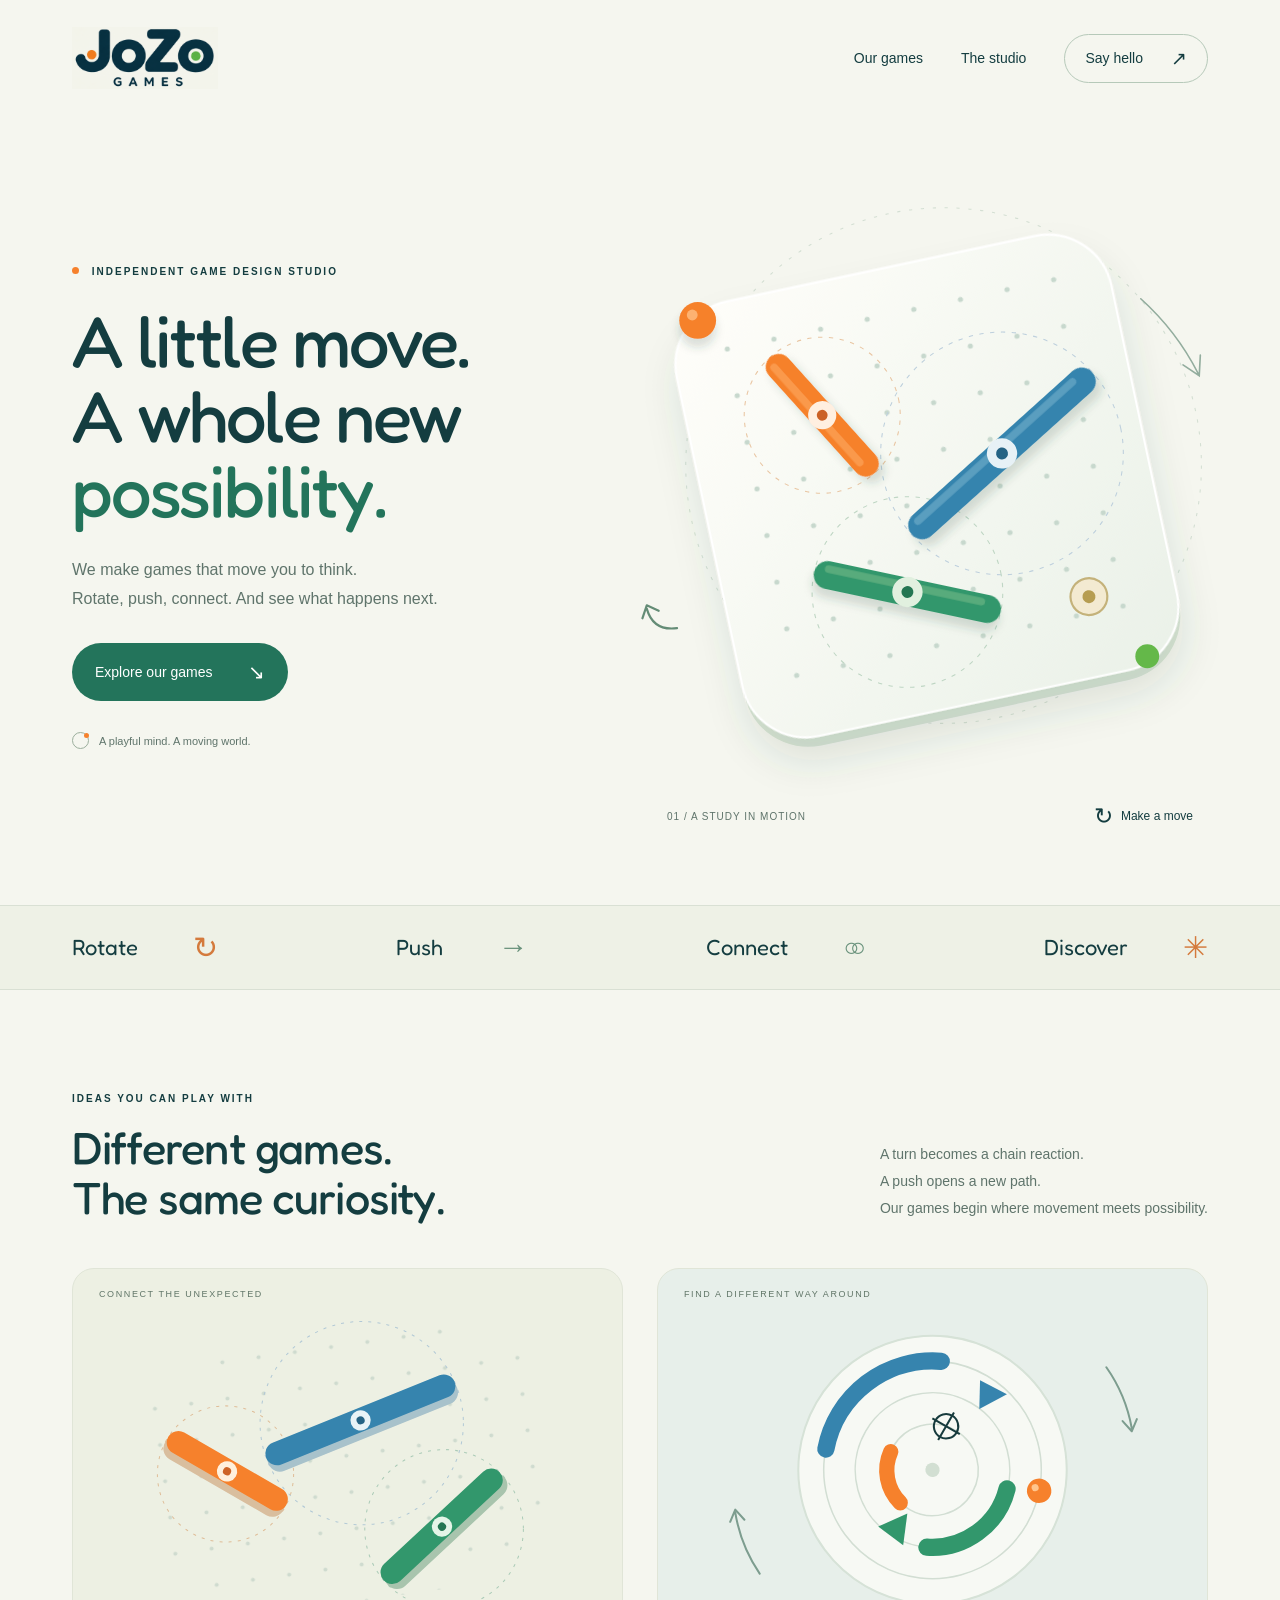
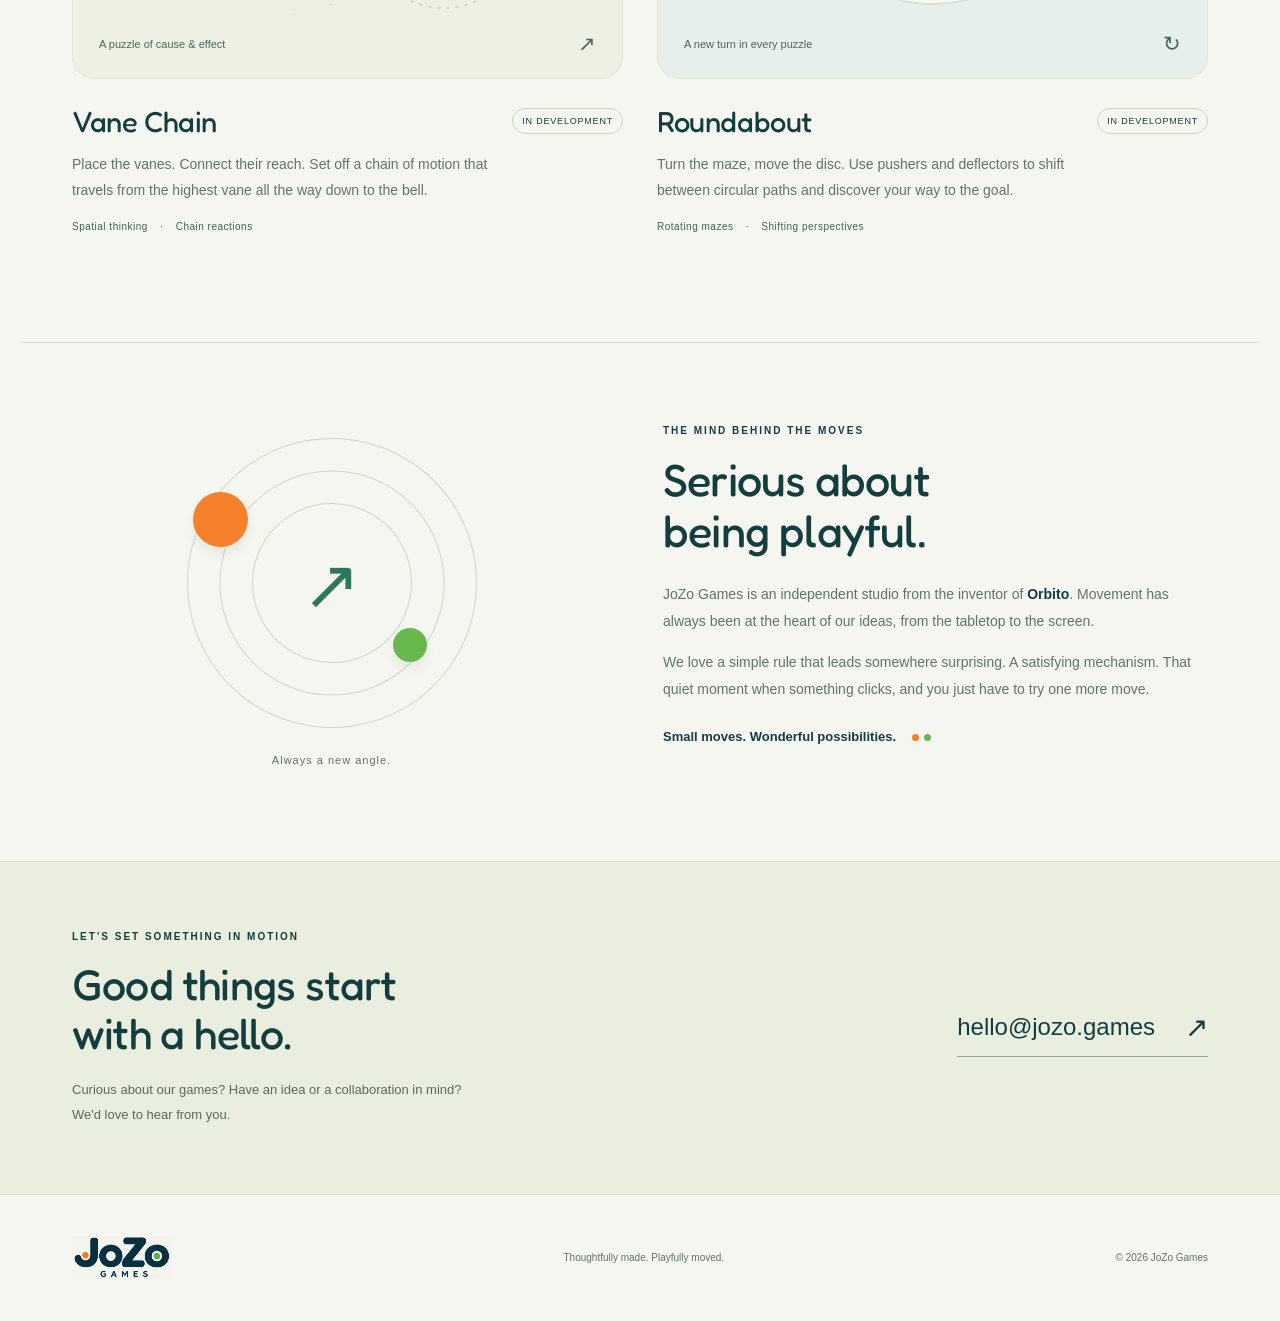
==== index.html @ f3086054 "Publish JoZo Games studio website" ====
<!doctype html>
<html lang="en">
<head>
  <meta charset="utf-8">
  <meta name="viewport" content="width=device-width, initial-scale=1">
  <meta name="theme-color" content="#f5f6ef">
  <title>JoZo Games | Play in motion</title>
  <meta name="description" content="JoZo Games is an independent game design studio from the inventor of Orbito. Thoughtful puzzles, playful mechanisms, and the joy of setting things in motion.">
  <meta property="og:title" content="JoZo Games | Play in motion">
  <meta property="og:description" content="Small moves. Wonderful possibilities. Discover an independent studio making games that move you to think.">
  <meta property="og:type" content="website">
  <meta property="og:url" content="https://jozo.games">
  <link rel="icon" type="image/svg+xml" href="assets/favicon.svg">
  <link rel="preload" href="assets/fredoka.ttf" as="font" type="font/ttf" crossorigin>
  <link rel="stylesheet" href="style.css">
  <script src="main.js" defer></script>
</head>
<body>
  <a class="skip" href="#main">Skip to content</a>
  <header class="site-header wrap">
    <a class="logo" href="#top" aria-label="JoZo Games home"><img src="assets/jozo-logo.svg" alt="JoZo Games" width="160" height="68"></a>
    <nav aria-label="Main navigation">
      <a href="#games">Our games</a>
      <a href="#studio">The studio</a>
      <a class="nav-contact" href="mailto:hello@jozo.games">Say hello <span aria-hidden="true">↗</span></a>
    </nav>
  </header>
  <main id="main">
    <section class="hero wrap" id="top" aria-labelledby="hero-title">
      <div class="hero-copy">
        <p class="eyebrow"><span class="status-dot"></span> Independent game design studio</p>
        <h1 id="hero-title">A little move.<br>A whole new<br><span>possibility.</span></h1>
        <p class="intro">We make games that move you to think.<br>Rotate, push, connect. And see what happens next.</p>
        <a class="button" href="#games">Explore our games <span aria-hidden="true">↘</span></a>
        <div class="hero-note"><span class="mini-orbit" aria-hidden="true"></span> A playful mind. A moving world.</div>
      </div>
      <div class="hero-art">
        <svg class="kinetic-board" viewBox="0 0 600 570" role="img" aria-labelledby="kinetic-title kinetic-desc">
          <title id="kinetic-title">A small world of playful mechanisms</title>
          <desc id="kinetic-desc">Orange, blue, and green vanes on a softly rounded board, with an orbiting orange ball. An abstract study inspired by our games.</desc>
          <defs>
            <pattern id="dots" width="44" height="44" patternUnits="userSpaceOnUse"><circle cx="22" cy="22" r="2.4" fill="#c7d8cd"/></pattern>
            <filter id="board-shadow" x="-30%" y="-30%" width="160%" height="170%"><feDropShadow dx="0" dy="22" stdDeviation="17" flood-color="#315849" flood-opacity=".12"/></filter>
            <filter id="piece-shadow" x="-60%" y="-60%" width="220%" height="250%"><feDropShadow dx="0" dy="8" stdDeviation="4" flood-color="#214c40" flood-opacity=".17"/></filter>
            <linearGradient id="board-tone" x2="1" y2="1"><stop stop-color="#fffefa"/><stop offset="1" stop-color="#eaf1e8"/></linearGradient>
          </defs>
          <circle cx="319" cy="271" r="238" fill="none" stroke="#d4dfd3" stroke-width="1" stroke-dasharray="3 8"/>
          <path d="M501 117a238 238 0 0 1 53 69m-14-8 15 10 1-19" fill="none" stroke="#93ad9e" stroke-width="1.5" stroke-linecap="round"/>
          <g transform="translate(302 282) rotate(-12)">
            <rect x="-205" y="-197" width="410" height="410" rx="60" fill="#d8e5d5" transform="translate(0 9)"/>
            <rect x="-205" y="-197" width="410" height="410" rx="60" fill="url(#board-tone)" stroke="#fff" stroke-width="2" filter="url(#board-shadow)"/>
            <rect x="-184" y="-176" width="368" height="368" rx="40" fill="url(#dots)"/>
            <circle cx="-81" cy="-76" r="72" fill="none" stroke="#e9c6a3" stroke-dasharray="4 6"/>
            <circle cx="74" cy="-7" r="112" fill="none" stroke="#bed0dd" stroke-dasharray="4 6"/>
            <circle cx="-38" cy="100" r="88" fill="none" stroke="#bfd6c4" stroke-dasharray="4 6"/>
            <g transform="translate(-81 -76)"><g class="vane vane-orange" filter="url(#piece-shadow)"><rect x="-12" y="-72" width="24" height="144" rx="12" fill="#f6812c"/><rect x="-7" y="-66" width="7" height="125" rx="3.5" fill="#ffb16b" opacity=".5"/></g><circle r="13" fill="#ffefe0"/><circle r="5" fill="#cb6126"/></g>
            <g transform="translate(74 -7)"><g class="vane vane-blue" filter="url(#piece-shadow)"><rect x="-112" y="-13" width="224" height="26" rx="13" fill="#3684ae"/><rect x="-103" y="-9" width="199" height="7" rx="3.5" fill="#72afcc" opacity=".6"/></g><circle r="14" fill="#e7f1f6"/><circle r="5.5" fill="#256384"/></g>
            <g transform="translate(-38 100)"><g class="vane vane-green" filter="url(#piece-shadow)"><rect x="-88" y="-13" width="176" height="26" rx="13" fill="#32976c"/><rect x="-79" y="-9" width="151" height="7" rx="3.5" fill="#73ba88" opacity=".6"/></g><circle r="14" fill="#e1f0df"/><circle r="5.5" fill="#247652"/></g>
            <circle cx="125" cy="139" r="17" fill="#f3ead1" stroke="#c4b27a" stroke-width="2"/><circle cx="125" cy="139" r="6" fill="#b69d51"/>
          </g>
          <g class="orbit-ball"><circle cx="92" cy="137" r="17" fill="#f6812c" filter="url(#piece-shadow)"/><circle cx="87" cy="132" r="5" fill="#ffc38a" opacity=".75"/></g>
          <circle cx="507" cy="447" r="11" fill="#64b849"/>
          <path d="M73 421q-22 3-28-18m-4 9 4-12 11 5" fill="none" stroke="#648c76" stroke-width="2" stroke-linecap="round" stroke-linejoin="round"/>
        </svg>
        <div class="art-caption"><span>01 / A study in motion</span><button id="move-button" type="button" aria-label="Set the illustration in motion"><span class="move-icon" aria-hidden="true">↻</span> Make a move</button></div>
        <p id="motion-status" class="sr-only" role="status"></p>
      </div>
    </section>
    <div class="motion-strip" aria-label="Rotate. Push. Connect. Discover.">
      <div class="wrap strip-inner"><span>Rotate <i aria-hidden="true">↻</i></span><span>Push <i aria-hidden="true">→</i></span><span>Connect <i class="connect-symbol" aria-hidden="true">○○</i></span><span>Discover <i aria-hidden="true">✳</i></span></div>
    </div>
    <section class="games wrap" id="games" aria-labelledby="games-title">
      <div class="section-heading"><div><p class="eyebrow">Ideas you can play with</p><h2 id="games-title">Different games.<br>The same curiosity.</h2></div><p>A turn becomes a chain reaction.<br>A push opens a new path.<br>Our games begin where movement meets possibility.</p></div>
      <div class="game-grid">
        <article class="game">
          <div class="game-visual vane-visual">
            <span class="visual-label">Connect the unexpected</span>
            <svg viewBox="0 0 540 340" role="img" aria-labelledby="vane-title"><title id="vane-title">Vane Chain: three colorful vanes connected by their overlapping reach</title>
              <defs><pattern id="game-dots" width="36" height="36" patternUnits="userSpaceOnUse"><circle cx="18" cy="18" r="2" fill="#cfdbcf"/></pattern></defs>
              <rect x="60" y="45" width="420" height="260" rx="120" fill="url(#game-dots)" transform="rotate(-8 270 170)"/>
              <g fill="none" stroke-dasharray="3 6"><circle cx="150" cy="180" r="67" stroke="#dfbd98"/><circle cx="284" cy="130" r="100" stroke="#b2c9d6"/><circle cx="365" cy="234" r="78" stroke="#abcbb7"/></g>
              <g transform="translate(150 180) rotate(30)"><rect x="-67" y="-10" width="134" height="25" rx="12" fill="#d9be9e"/><rect x="-67" y="-15" width="134" height="23" rx="11.5" fill="#f6812c"/><circle cy="-3" r="10" fill="#fff0dc"/><circle cy="-3" r="4" fill="#cd6326"/></g>
              <g transform="translate(284 130) rotate(-22)"><rect x="-100" y="-10" width="200" height="25" rx="12" fill="#a8c2cb"/><rect x="-100" y="-15" width="200" height="23" rx="11.5" fill="#3684ae"/><circle cy="-3" r="10" fill="#e8f3f7"/><circle cy="-3" r="4" fill="#256384"/></g>
              <g transform="translate(365 234) rotate(-43)"><rect x="-78" y="-10" width="156" height="25" rx="12" fill="#a8c4ad"/><rect x="-78" y="-15" width="156" height="23" rx="11.5" fill="#32976c"/><circle cy="-3" r="10" fill="#e5f4e7"/><circle cy="-3" r="4" fill="#247652"/></g>
            </svg>
            <span class="visual-footer">A puzzle of cause & effect <span aria-hidden="true">↗</span></span>
          </div>
          <div class="game-title"><h3>Vane Chain</h3><span class="tag">In development</span></div>
          <p>Place the vanes. Connect their reach. Set off a chain of motion that travels from the highest vane all the way down to the bell.</p>
          <p class="game-category">Spatial thinking <span aria-hidden="true">·</span> Chain reactions</p>
        </article>
        <article class="game">
          <div class="game-visual round-visual">
            <span class="visual-label">Find a different way around</span>
            <svg viewBox="0 0 540 340" role="img" aria-labelledby="round-title"><title id="round-title">Roundabout: concentric paths, curved pushers, and a disc finding its way</title>
              <g transform="translate(270 176) rotate(-15)">
                <circle r="132" fill="#f7f9f4" stroke="#d6e2d7" stroke-width="2"/>
                <g fill="none" stroke="#d2ded3" stroke-width="1.5"><circle r="107"/><circle r="76"/><circle r="45"/></g>
                <path d="M-96-47A107 107 0 0 1 36-101" fill="none" stroke="#3684ae" stroke-width="17" stroke-linecap="round"/>
                <path d="M66 37A76 76 0 0 1-25 72" fill="none" stroke="#32976c" stroke-width="17" stroke-linecap="round"/>
                <path d="M-39 23A45 45 0 0 1-35-28" fill="none" stroke="#f6812c" stroke-width="15" stroke-linecap="round"/>
                <path d="M68-73 90-53 60-46Z" fill="#3684ae"/>
                <path d="M-47 64-66 40-35 35Z" fill="#32976c"/>
                <circle cx="96" cy="47" r="12" fill="#f6812c"/><circle cx="93" cy="43" r="3.5" fill="#ffc58c"/>
                <g transform="translate(24 -38)" stroke="#173b3d" stroke-width="2"><circle r="12" fill="none"/><path d="m-11-11 22 22m0-22-22 22"/></g>
                <circle r="7" fill="#d2dfd2"/>
              </g>
              <path d="M100 278a150 150 0 0 1-24-60m-5 9 5-12 9 10M441 75a150 150 0 0 1 25 60m5-9-5 12-9-10" fill="none" stroke="#7d9d8f" stroke-width="2" stroke-linecap="round" stroke-linejoin="round"/>
            </svg>
            <span class="visual-footer">A new turn in every puzzle <span aria-hidden="true">↻</span></span>
          </div>
          <div class="game-title"><h3>Roundabout</h3><span class="tag">In development</span></div>
          <p>Turn the maze, move the disc. Use pushers and deflectors to shift between circular paths and discover your way to the goal.</p>
          <p class="game-category">Rotating mazes <span aria-hidden="true">·</span> Shifting perspectives</p>
        </article>
      </div>
    </section>
    <section class="studio wrap" id="studio" aria-labelledby="studio-title">
      <div class="studio-art" aria-hidden="true"><div class="orbit orbit-one"></div><div class="orbit orbit-two"></div><div class="orbit orbit-three"></div><span class="studio-ball orange-ball"></span><span class="studio-ball green-ball"></span><span class="studio-center">↗</span><span class="studio-art-note">Always a new angle.</span></div>
      <div class="studio-copy"><p class="eyebrow">The mind behind the moves</p><h2 id="studio-title">Serious about<br>being playful.</h2><p>JoZo Games is an independent studio from the inventor of <strong>Orbito</strong>. Movement has always been at the heart of our ideas, from the tabletop to the screen.</p><p>We love a simple rule that leads somewhere surprising. A satisfying mechanism. That quiet moment when something clicks, and you just have to try one more move.</p><p class="studio-signoff">Small moves. Wonderful possibilities.<span class="brand-dots" aria-hidden="true"><i></i><i></i></span></p></div>
    </section>
    <section class="contact" id="contact" aria-labelledby="contact-title"><div class="wrap contact-inner"><div><p class="eyebrow">Let's set something in motion</p><h2 id="contact-title">Good things start<br>with a hello.</h2><p>Curious about our games? Have an idea or a collaboration in mind? <br>We'd love to hear from you.</p></div><a class="email-link" href="mailto:hello@jozo.games">hello@jozo.games <span aria-hidden="true">↗</span></a></div></section>
  </main>
  <footer class="wrap"><a class="logo footer-logo" href="#top" aria-label="JoZo Games, back to top"><img src="assets/jozo-logo.svg" alt="JoZo Games" width="125" height="53" loading="lazy"></a><p>Thoughtfully made. Playfully moved.</p><span>© 2026 JoZo Games</span></footer>
</body>
</html>
---- style.css ----
@font-face{font-family:Fredoka;src:url("assets/fredoka.ttf") format("truetype");font-weight:300 700;font-display:swap}
:root{--paper:#f5f6ef;--ink:#143d40;--green:#23745b;--muted:#5f746b;--line:#d9e0d4;--orange:#f6812c}
*{box-sizing:border-box}
html{scroll-behavior:smooth;scroll-padding-top:32px}
body{margin:0;color:var(--ink);background:var(--paper);font-family:Arial,Helvetica,sans-serif;-webkit-font-smoothing:antialiased}
a{color:inherit;text-decoration:none}
button{font:inherit}
button,a{-webkit-tap-highlight-color:transparent}
a:focus-visible,button:focus-visible{outline:3px solid #d57125;outline-offset:6px}
::selection{background:#d8e8cc}
.wrap{max-width:1240px;margin-inline:auto;padding-inline:52px}
.site-header{height:116px;display:flex;align-items:center;justify-content:space-between}
.logo{display:block;flex-shrink:0;mix-blend-mode:multiply}
.logo img{width:146px;height:auto;display:block}
nav{display:flex;align-items:center;gap:38px;font-size:14px}
nav a{padding:12px 0}
nav a:hover{color:var(--green)}
.nav-contact{border:1px solid #b6c9b9;border-radius:30px;padding:12px 20px;display:flex;gap:28px;align-items:center}
.nav-contact span{font-size:19px}
.hero{display:grid;grid-template-columns:1fr 1.07fr;align-items:center;gap:12px;padding-top:56px;padding-bottom:64px;min-height:690px}
.eyebrow{font-size:10px;font-weight:700;text-transform:uppercase;letter-spacing:2px;line-height:1.8;margin:0 0 23px}
.status-dot{display:inline-block;width:7px;height:7px;border-radius:50%;background:var(--orange);margin-right:8px;vertical-align:1px}
h1,h2,h3,p{margin-top:0}
h1,h2,h3{font-family:Fredoka,Arial,sans-serif;font-weight:450}
h1{font-size:clamp(53px,5.65vw,74px);line-height:1.035;letter-spacing:-2.2px;margin-bottom:26px}
h1 span{color:var(--green)}
.intro{font-size:16px;line-height:1.85;color:var(--muted);margin-bottom:29px}
.button{display:inline-flex;gap:35px;align-items:center;background:var(--green);color:white;border-radius:30px;font-size:14px;padding:17px 23px;transition:background .2s,transform .2s}
.button:hover{background:#175640;transform:translateY(-2px)}
.button span{font-size:20px}
.hero-note{display:flex;align-items:center;gap:10px;font-size:11px;color:var(--muted);margin-top:31px}
.mini-orbit{height:17px;width:17px;border:1px solid #9caf9d;border-radius:50%;position:relative}
.mini-orbit:after{content:"";position:absolute;background:var(--orange);width:5px;height:5px;border-radius:50%;top:0;right:-1px}
.hero-art{min-width:0}
.kinetic-board{width:112%;max-width:650px;margin-left:-5%;height:auto;overflow:visible;display:block}
.vane{transition:transform 1.25s cubic-bezier(.34,.05,.16,1)}
.vane-orange{transform:rotate(-30deg)}
.vane-blue{transform:rotate(-30deg)}
.vane-green{transform:rotate(24deg)}
.orbit-ball{transform-origin:319px 271px;transition:transform 1.6s cubic-bezier(.34,.05,.16,1)}
.art-caption{display:flex;align-items:center;justify-content:space-between;margin:2px 15px 0 40px;font-size:10px;letter-spacing:1px;color:var(--muted)}
.art-caption>span{text-transform:uppercase}
.art-caption button{display:flex;align-items:center;gap:8px;border:0;background:transparent;padding:11px 0 11px 12px;color:var(--ink);font-size:12px;cursor:pointer}
.move-icon{font-size:23px;transition:transform .3s}
.art-caption button:hover .move-icon{transform:rotate(90deg)}
.motion-strip{border-block:1px solid var(--line);background:#eef1e6}
.strip-inner{display:flex;justify-content:space-between;align-items:center;padding-block:24px}
.strip-inner>span{display:flex;align-items:center;gap:55px;font-family:Fredoka,Arial,sans-serif;font-size:22px;font-weight:400}
.strip-inner i{font:normal 30px Arial;color:#68917b}
.strip-inner>span:first-child i{color:#d47a3c}
.strip-inner>span:last-child i{color:#d47a3c}
.strip-inner .connect-symbol{font-size:26px;letter-spacing:-9px;padding-right:9px}
.games{padding-top:100px;padding-bottom:92px}
.section-heading{display:flex;justify-content:space-between;align-items:flex-end;gap:40px;margin-bottom:44px}
.section-heading .eyebrow{margin-bottom:15px}
h2{font-size:45px;line-height:1.13;letter-spacing:-.8px;margin-bottom:0}
.section-heading>p{font-size:14px;color:var(--muted);line-height:1.9;margin-bottom:3px;max-width:340px}
.game-grid{display:grid;grid-template-columns:1fr 1fr;gap:34px}
.game-visual{border:1px solid #e0e5d7;border-radius:22px;position:relative;overflow:hidden;padding-top:20px}
.vane-visual{background:#edf0e3}
.round-visual{background:#e7efea}
.visual-label{display:block;text-transform:uppercase;letter-spacing:1.6px;font-size:9px;margin-left:26px;color:#617668}
.game-visual svg{display:block;width:100%;height:auto;margin-block:-8px -5px}
.visual-footer{display:flex;align-items:center;justify-content:space-between;padding:0 26px 22px;font-size:11px;color:#486959}
.visual-footer span{font-size:21px}
.game-title{display:flex;justify-content:space-between;align-items:center;gap:12px;margin:25px 0 13px}
h3{font-size:29px;letter-spacing:-.4px;margin:0}
.tag{font-size:9px;text-transform:uppercase;letter-spacing:.8px;border:1px solid #cbd6c7;border-radius:20px;padding:7px 9px;white-space:nowrap}
.game>p{font-size:14px;line-height:1.85;color:var(--muted);max-width:460px;margin-bottom:14px}
.game .game-category{font-size:10px;letter-spacing:.5px;color:#3b6653}
.game-category span{margin:0 9px}
.studio{border-top:1px solid var(--line);padding-top:78px;padding-bottom:95px;display:grid;grid-template-columns:1fr 1.05fr;gap:72px;align-items:center}
.studio-art{height:345px;position:relative;max-width:430px;width:100%;margin:auto}
.orbit{border:1px solid #cbd9c8;border-radius:50%;position:absolute;left:50%;top:47%;transform:translate(-50%,-50%) rotate(-30deg)}
.orbit-one{width:290px;height:290px}
.orbit-two{width:225px;height:225px}
.orbit-three{width:160px;height:160px}
.studio-ball{position:absolute;border-radius:50%;box-shadow:0 7px 12px #163e4011}
.orange-ball{width:55px;height:55px;background:var(--orange);left:calc(50% - 139px);top:71px}
.green-ball{width:34px;height:34px;background:#68b84c;left:calc(50% + 61px);top:207px}
.studio-center{position:absolute;top:47%;left:50%;transform:translate(-50%,-50%);font-family:Fredoka,Arial;font-size:70px;color:#2d785d}
.studio-art-note{position:absolute;bottom:0;left:0;width:100%;text-align:center;font-size:11px;letter-spacing:1px;color:var(--muted)}
.studio-copy .eyebrow{margin-bottom:15px}
.studio-copy h2{margin-bottom:24px}
.studio-copy>p:not(.eyebrow){font-size:14px;line-height:1.9;color:var(--muted);margin-bottom:15px}
.studio-copy strong{color:var(--ink);font-weight:600}
.studio-copy .studio-signoff{color:var(--ink)!important;font-weight:600;font-size:13px!important;margin-top:23px;display:flex;gap:16px;align-items:center}
.brand-dots{display:flex;gap:5px}.brand-dots i{width:7px;height:7px;border-radius:50%;background:var(--orange)}.brand-dots i+i{background:#68b84c}
.contact{background:#e9eedf;border-block:1px solid #dbe2d0}
.contact-inner{display:flex;justify-content:space-between;align-items:center;gap:30px;padding-block:66px}
.contact .eyebrow{margin-bottom:14px}
.contact h2{font-size:43px}
.contact p:not(.eyebrow){font-size:13px;line-height:1.9;color:#566c5c;margin:21px 0 0}
.email-link{display:flex;align-items:center;gap:30px;font-size:24px;border-bottom:1px solid #90a58e;padding:12px 0;white-space:nowrap}
.email-link:hover{color:var(--green);border-color:var(--green)}
.email-link span{font-size:28px}
footer{min-height:126px;display:flex;align-items:center;justify-content:space-between;gap:20px}
.footer-logo img{width:100px}
footer p,footer>span{font-size:10px;color:var(--muted);margin:0}
.skip{position:absolute;left:20px;top:-80px;background:var(--ink);color:white;padding:15px;z-index:10}.skip:focus{top:10px}
.sr-only{position:absolute;width:1px;height:1px;padding:0;margin:-1px;overflow:hidden;clip-path:inset(50%);white-space:nowrap;border:0}
@media(min-width:1400px){.hero{padding-top:65px;padding-bottom:80px}}
@media(max-width:1000px){.wrap{padding-inline:32px}.hero{min-height:620px}.eyebrow{font-size:9px;letter-spacing:1.5px}h1{font-size:59px}.strip-inner>span{gap:30px}.studio{gap:35px}.email-link{font-size:21px;gap:16px}.section-heading>p{max-width:300px}.game-title{align-items:flex-start}.tag{font-size:8px}}
@media(max-width:760px){.wrap{padding-inline:23px}.site-header{height:94px}.logo img{width:115px}nav{gap:20px;font-size:12px}.nav-contact{padding:10px 13px;gap:12px}nav>a:nth-child(2){display:none}.hero{grid-template-columns:1fr;padding-top:38px;padding-bottom:37px;gap:30px;min-height:0}.hero-copy{max-width:480px}h1{font-size:clamp(56px,10vw,74px);letter-spacing:-1.7px}.eyebrow{font-size:9px}.intro{font-size:14px}.hero-note{margin-top:24px}.hero-art{width:100%;max-width:520px;margin:0 auto}.kinetic-board{width:100%;margin:0}.art-caption{margin:0 15px}.strip-inner{padding-block:19px;gap:12px}.strip-inner>span{font-size:16px;gap:12px}.strip-inner i{font-size:23px}.strip-inner .connect-symbol{font-size:21px}.games{padding-top:65px;padding-bottom:62px}.section-heading{display:block;margin-bottom:30px}h2{font-size:38px}.section-heading>p{margin-top:20px;font-size:13px;max-width:100%}.game-grid{gap:42px;grid-template-columns:1fr}.game-title{align-items:center}.tag{font-size:9px}.game>p{max-width:none}.game-visual{max-height:390px}.game-visual svg{max-height:310px}.studio{grid-template-columns:1fr;gap:36px;padding-top:37px;padding-bottom:56px}.studio-art{height:290px}.orbit-one{width:245px;height:245px}.orbit-two{width:185px;height:185px}.orbit-three{width:125px;height:125px}.orange-ball{left:calc(50% - 118px);top:55px;width:47px;height:47px}.green-ball{left:calc(50% + 46px);top:174px}.studio-center{font-size:59px}.contact-inner{display:block;padding-block:49px}.contact h2{font-size:39px}.contact p br{display:none}.email-link{font-size:23px;width:fit-content;margin-top:25px;gap:35px}footer{flex-wrap:wrap;padding-block:24px;min-height:115px}footer p{display:none}.footer-logo img{width:92px}}
@media(max-width:420px){nav{gap:13px}.nav-contact{padding:9px 11px}.nav-contact span{display:none}.strip-inner>span{font-size:14px;gap:7px}.strip-inner i{font-size:19px}.strip-inner{gap:8px}.studio-copy .studio-signoff{font-size:12px!important;gap:9px}.art-caption{margin:0;font-size:9px}}
@media(max-width:360px){.strip-inner>span{font-size:12px;gap:5px}.strip-inner i,.strip-inner .connect-symbol{font-size:17px}.orbit{transform:translate(-50%,-50%)}}
@media(prefers-reduced-motion:reduce){html{scroll-behavior:auto}*,*::before,*::after{transition:none!important;animation:none!important}}
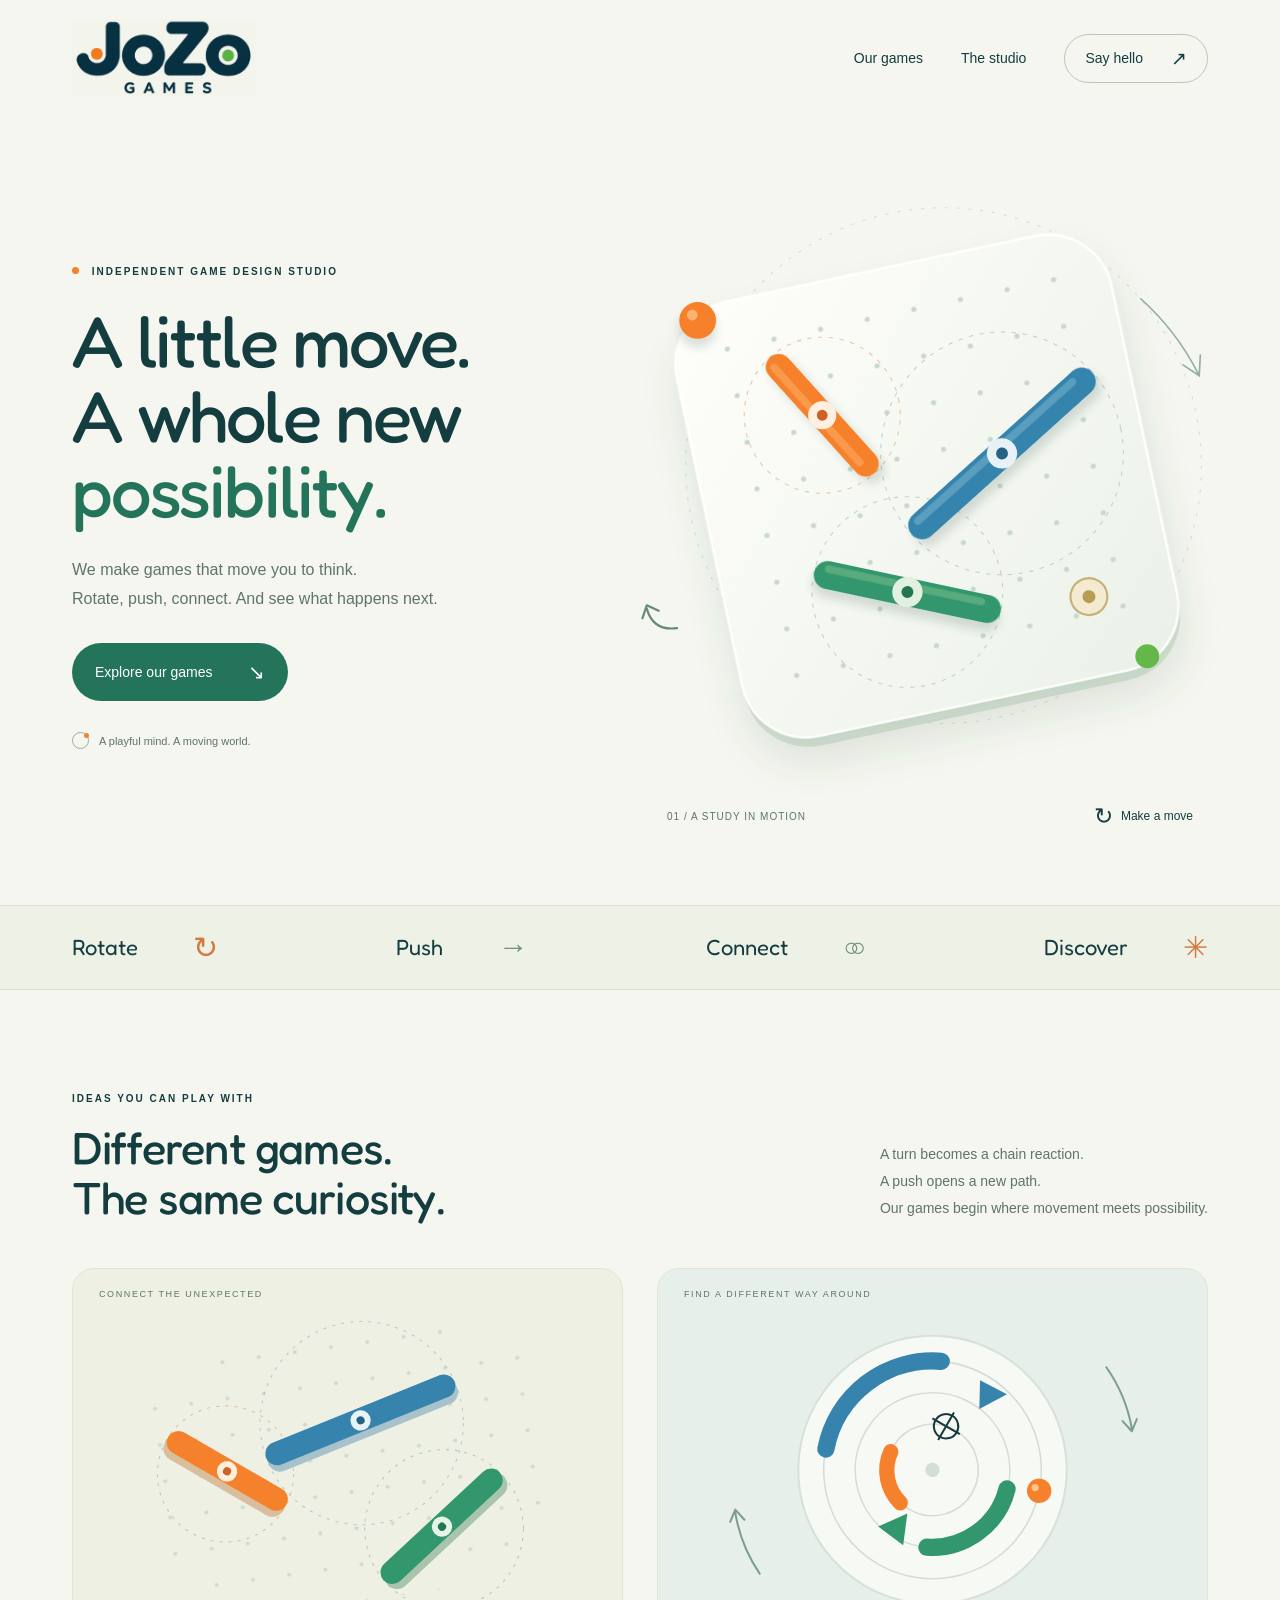
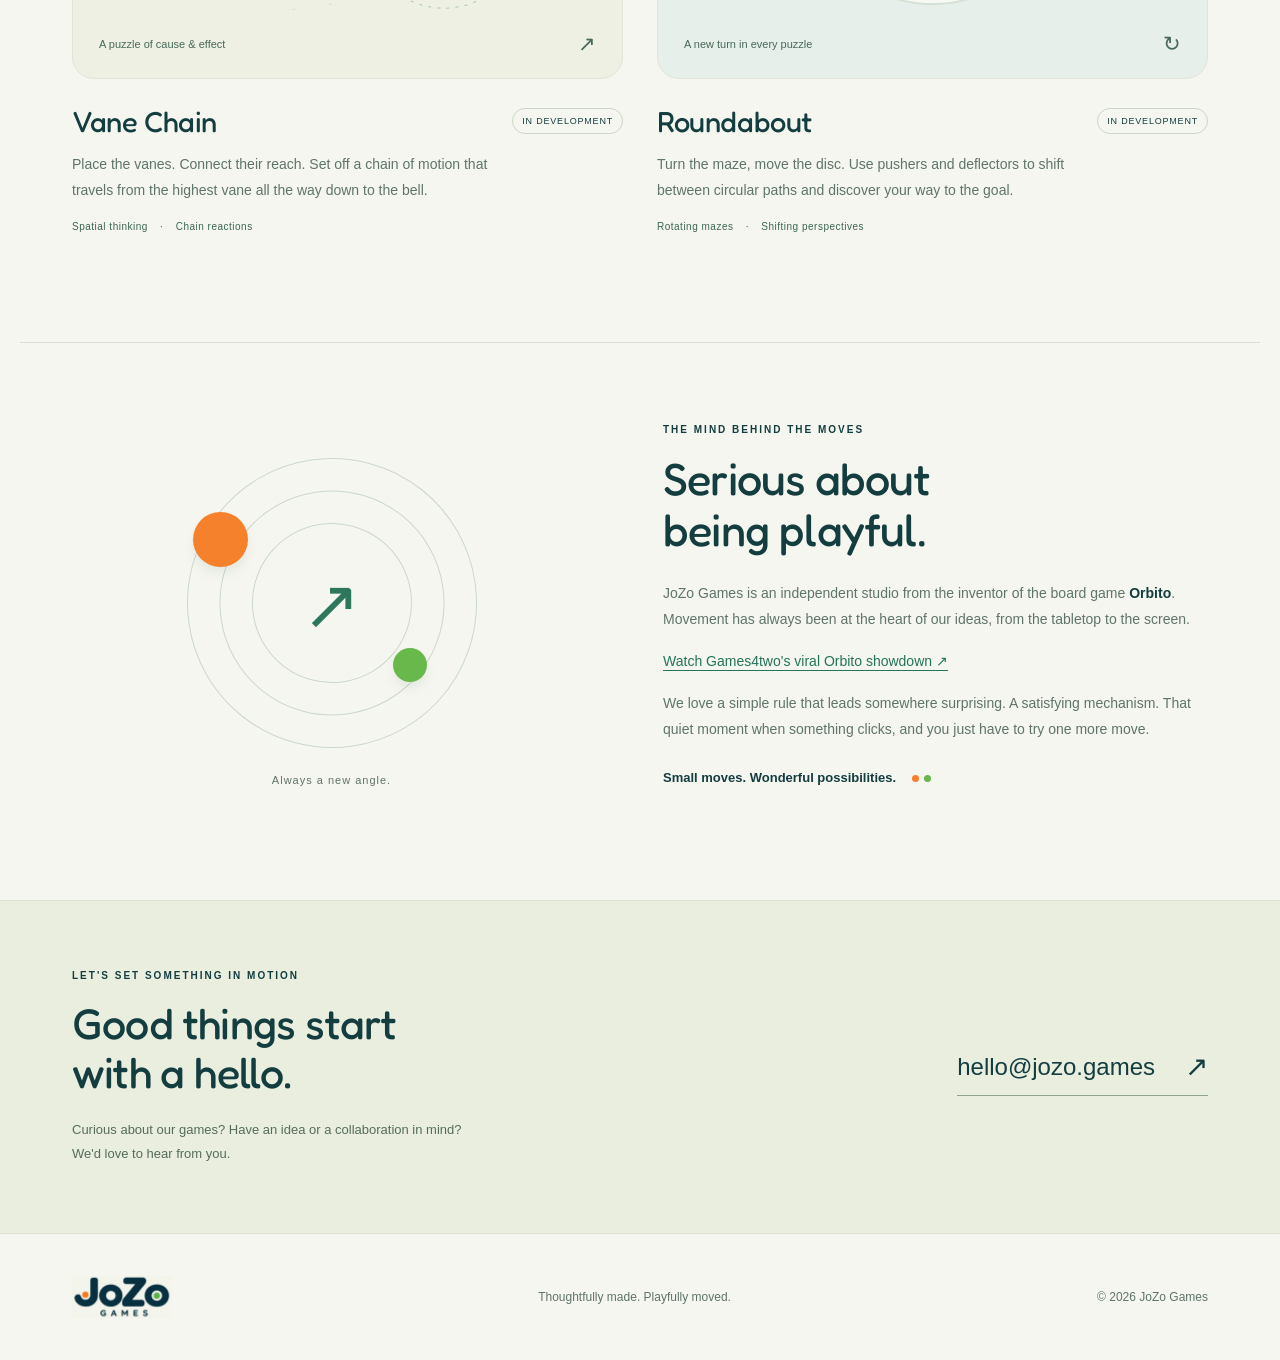
==== commit aaf3fc7a: "Refine studio branding and highlight viral Orbito video" ====
--- a/index.html
+++ b/index.html
@@ -5,7 +5,7 @@
   <meta name="viewport" content="width=device-width, initial-scale=1">
   <meta name="theme-color" content="#f5f6ef">
   <title>JoZo Games | Play in motion</title>
-  <meta name="description" content="JoZo Games is an independent game design studio from the inventor of Orbito. Thoughtful puzzles, playful mechanisms, and the joy of setting things in motion.">
+  <meta name="description" content="JoZo Games is an independent game design studio from the inventor of the board game Orbito. Thoughtful puzzles, playful mechanisms, and the joy of setting things in motion.">
   <meta property="og:title" content="JoZo Games | Play in motion">
   <meta property="og:description" content="Small moves. Wonderful possibilities. Discover an independent studio making games that move you to think.">
   <meta property="og:type" content="website">
@@ -17,7 +17,7 @@
 </head>
 <body>
   <a class="skip" href="#main">Skip to content</a>
-  <header class="site-header wrap">
+  <header class="site-header wrap" id="top">
     <a class="logo" href="#top" aria-label="JoZo Games home"><img src="assets/jozo-logo.svg" alt="JoZo Games" width="160" height="68"></a>
     <nav aria-label="Main navigation">
       <a href="#games">Our games</a>
@@ -26,7 +26,7 @@
     </nav>
   </header>
   <main id="main">
-    <section class="hero wrap" id="top" aria-labelledby="hero-title">
+    <section class="hero wrap" aria-labelledby="hero-title">
       <div class="hero-copy">
         <p class="eyebrow"><span class="status-dot"></span> Independent game design studio</p>
         <h1 id="hero-title">A little move.<br>A whole new<br><span>possibility.</span></h1>
@@ -117,7 +117,7 @@
     </section>
     <section class="studio wrap" id="studio" aria-labelledby="studio-title">
       <div class="studio-art" aria-hidden="true"><div class="orbit orbit-one"></div><div class="orbit orbit-two"></div><div class="orbit orbit-three"></div><span class="studio-ball orange-ball"></span><span class="studio-ball green-ball"></span><span class="studio-center">↗</span><span class="studio-art-note">Always a new angle.</span></div>
-      <div class="studio-copy"><p class="eyebrow">The mind behind the moves</p><h2 id="studio-title">Serious about<br>being playful.</h2><p>JoZo Games is an independent studio from the inventor of <strong>Orbito</strong>. Movement has always been at the heart of our ideas, from the tabletop to the screen.</p><p>We love a simple rule that leads somewhere surprising. A satisfying mechanism. That quiet moment when something clicks, and you just have to try one more move.</p><p class="studio-signoff">Small moves. Wonderful possibilities.<span class="brand-dots" aria-hidden="true"><i></i><i></i></span></p></div>
+      <div class="studio-copy"><p class="eyebrow">The mind behind the moves</p><h2 id="studio-title">Serious about<br>being playful.</h2><p>JoZo Games is an independent studio from the inventor of the board game <strong>Orbito</strong>. Movement has always been at the heart of our ideas, from the tabletop to the screen.</p><p><a class="studio-video-link" href="https://www.youtube.com/shorts/4JvNcuEhvzI" target="_blank" rel="noopener noreferrer">Watch Games4two's viral Orbito showdown <span aria-hidden="true">↗</span><span class="sr-only"> (opens in a new tab)</span></a></p><p>We love a simple rule that leads somewhere surprising. A satisfying mechanism. That quiet moment when something clicks, and you just have to try one more move.</p><p class="studio-signoff">Small moves. Wonderful possibilities.<span class="brand-dots" aria-hidden="true"><i></i><i></i></span></p></div>
     </section>
     <section class="contact" id="contact" aria-labelledby="contact-title"><div class="wrap contact-inner"><div><p class="eyebrow">Let's set something in motion</p><h2 id="contact-title">Good things start<br>with a hello.</h2><p>Curious about our games? Have an idea or a collaboration in mind? <br>We'd love to hear from you.</p></div><a class="email-link" href="mailto:hello@jozo.games">hello@jozo.games <span aria-hidden="true">↗</span></a></div></section>
   </main>
--- a/style.css
+++ b/style.css
@@ -12,8 +12,9 @@
 .site-header{height:116px;display:flex;align-items:center;justify-content:space-between}
 .logo{display:block;flex-shrink:0;mix-blend-mode:multiply}
 .logo img{width:146px;height:auto;display:block}
+.site-header .logo img{width:184px}
 nav{display:flex;align-items:center;gap:38px;font-size:14px}
-nav a{padding:12px 0}
+nav a{padding:12px 0;white-space:nowrap}
 nav a:hover{color:var(--green)}
 .nav-contact{border:1px solid #b6c9b9;border-radius:30px;padding:12px 20px;display:flex;gap:28px;align-items:center}
 .nav-contact span{font-size:19px}
@@ -84,6 +85,8 @@
 .studio-copy h2{margin-bottom:24px}
 .studio-copy>p:not(.eyebrow){font-size:14px;line-height:1.9;color:var(--muted);margin-bottom:15px}
 .studio-copy strong{color:var(--ink);font-weight:600}
+.studio-video-link{color:var(--green);text-decoration:underline;text-underline-offset:4px}
+.studio-video-link:hover{color:var(--ink)}
 .studio-copy .studio-signoff{color:var(--ink)!important;font-weight:600;font-size:13px!important;margin-top:23px;display:flex;gap:16px;align-items:center}
 .brand-dots{display:flex;gap:5px}.brand-dots i{width:7px;height:7px;border-radius:50%;background:var(--orange)}.brand-dots i+i{background:#68b84c}
 .contact{background:#e9eedf;border-block:1px solid #dbe2d0}
@@ -96,7 +99,7 @@
 .email-link span{font-size:28px}
 footer{min-height:126px;display:flex;align-items:center;justify-content:space-between;gap:20px}
 .footer-logo img{width:100px}
-footer p,footer>span{font-size:10px;color:var(--muted);margin:0}
+footer p,footer>span{font-size:12px;color:var(--muted);margin:0}
 .skip{position:absolute;left:20px;top:-80px;background:var(--ink);color:white;padding:15px;z-index:10}.skip:focus{top:10px}
 .sr-only{position:absolute;width:1px;height:1px;padding:0;margin:-1px;overflow:hidden;clip-path:inset(50%);white-space:nowrap;border:0}
 @media(min-width:1400px){.hero{padding-top:65px;padding-bottom:80px}}
@@ -105,3 +108,5 @@
 @media(max-width:420px){nav{gap:13px}.nav-contact{padding:9px 11px}.nav-contact span{display:none}.strip-inner>span{font-size:14px;gap:7px}.strip-inner i{font-size:19px}.strip-inner{gap:8px}.studio-copy .studio-signoff{font-size:12px!important;gap:9px}.art-caption{margin:0;font-size:9px}}
 @media(max-width:360px){.strip-inner>span{font-size:12px;gap:5px}.strip-inner i,.strip-inner .connect-symbol{font-size:17px}.orbit{transform:translate(-50%,-50%)}}
 @media(prefers-reduced-motion:reduce){html{scroll-behavior:auto}*,*::before,*::after{transition:none!important;animation:none!important}}
+@media(max-width:760px){.site-header .logo img{width:144px}}
+@media(max-width:360px){.site-header .logo img{width:112px}.site-header nav{gap:8px}.site-header .nav-contact{padding:9px 8px}}
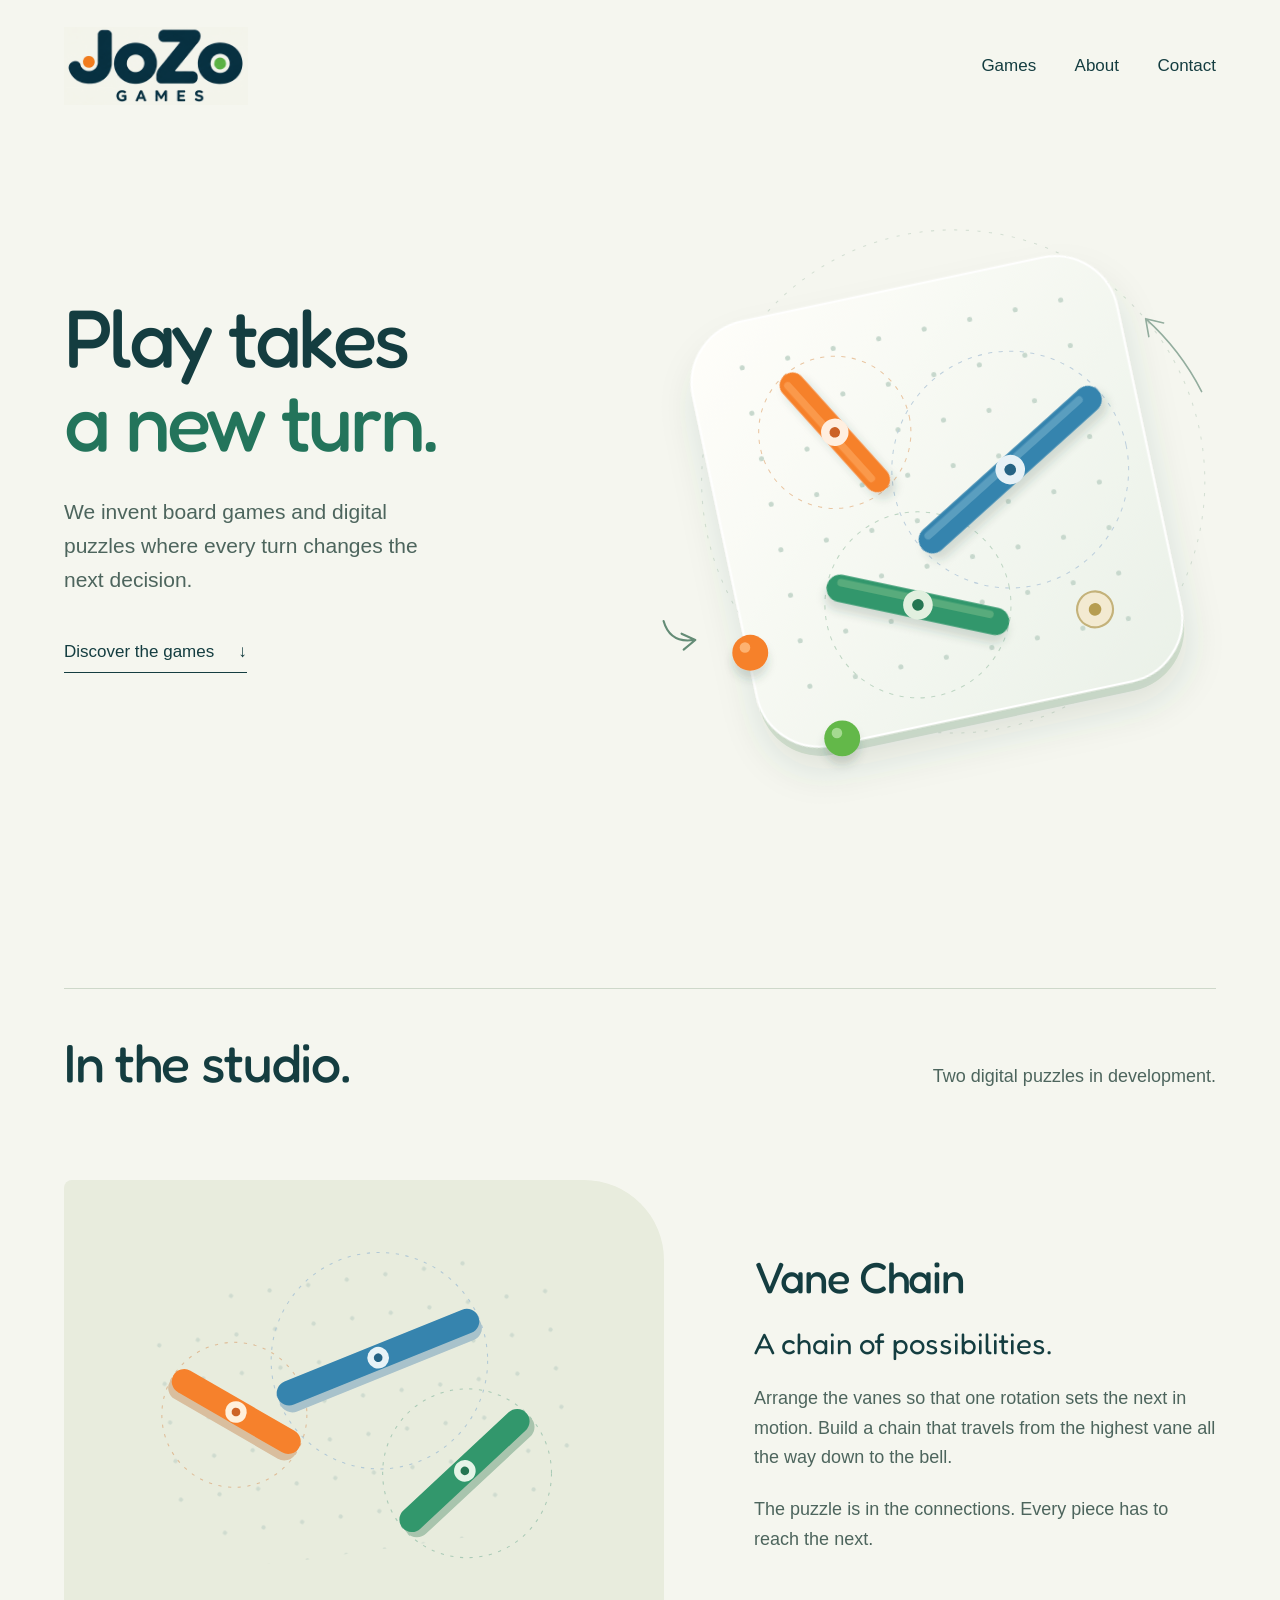
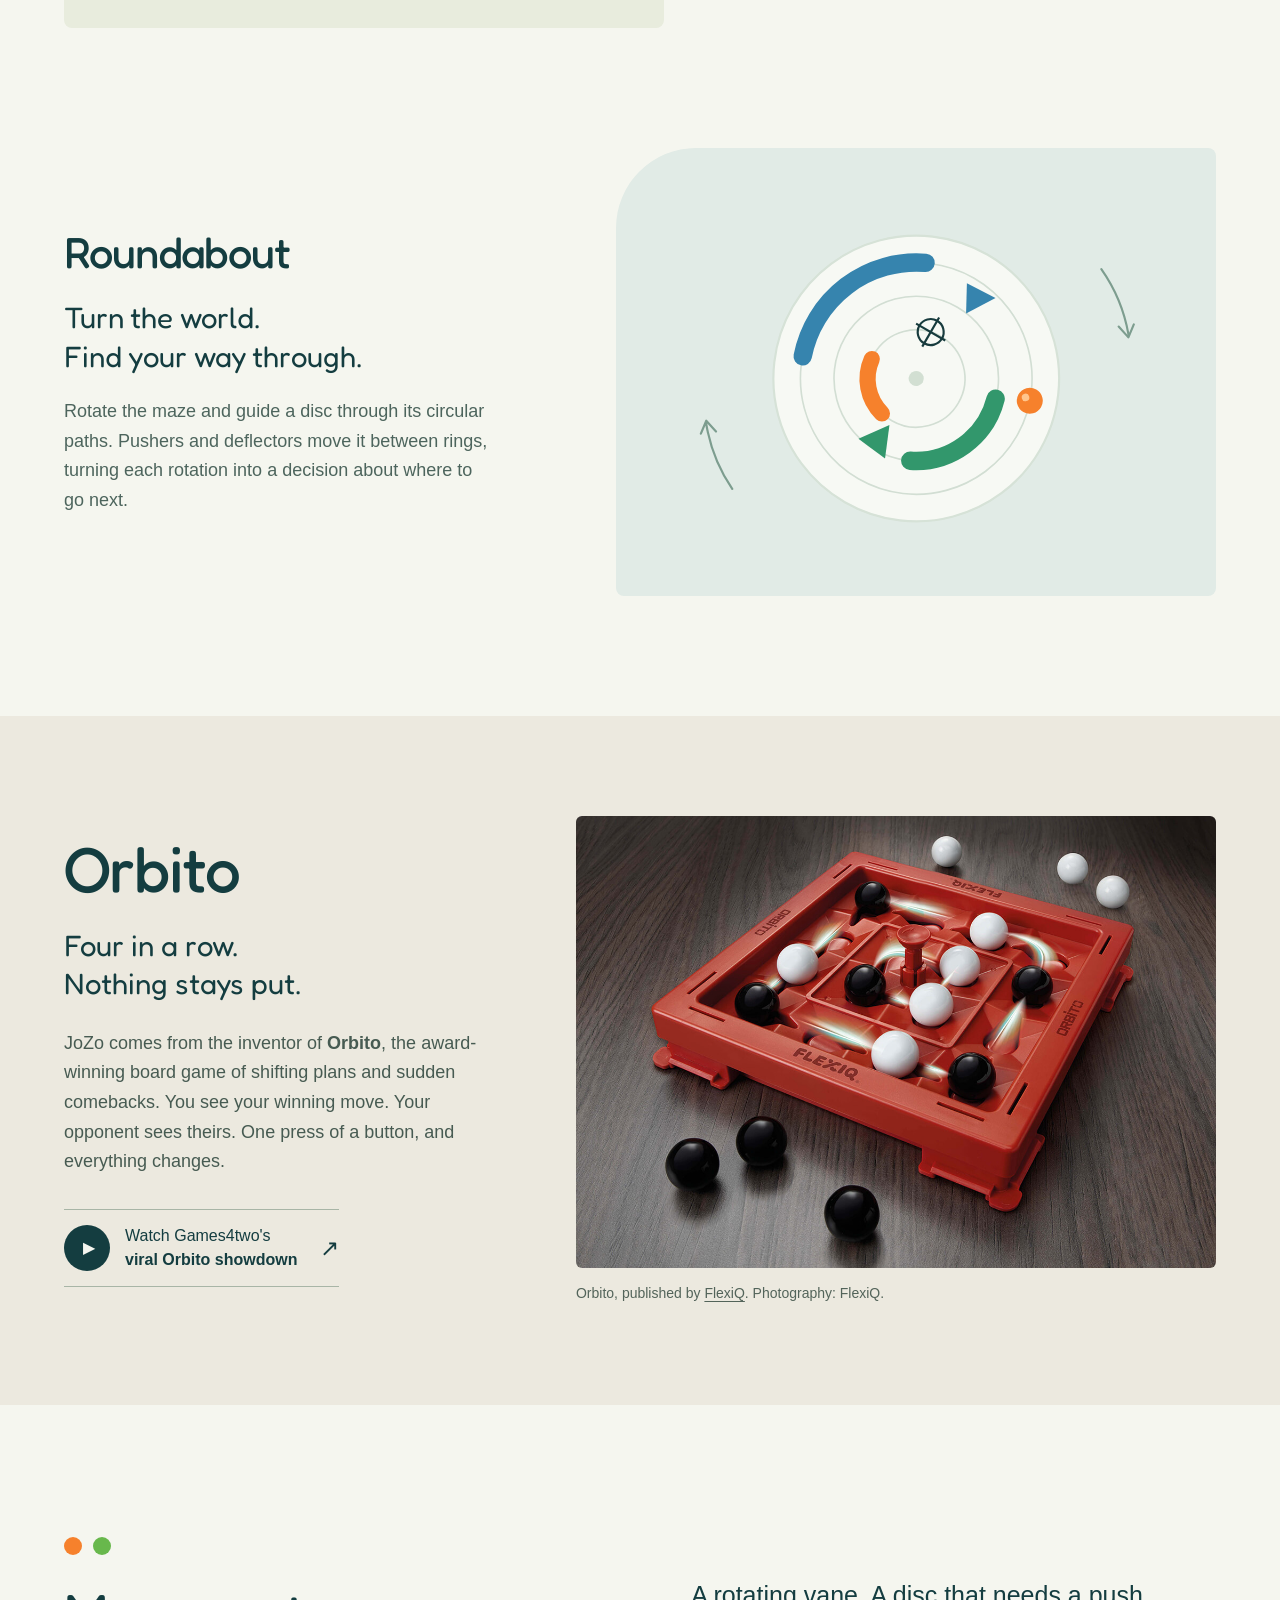
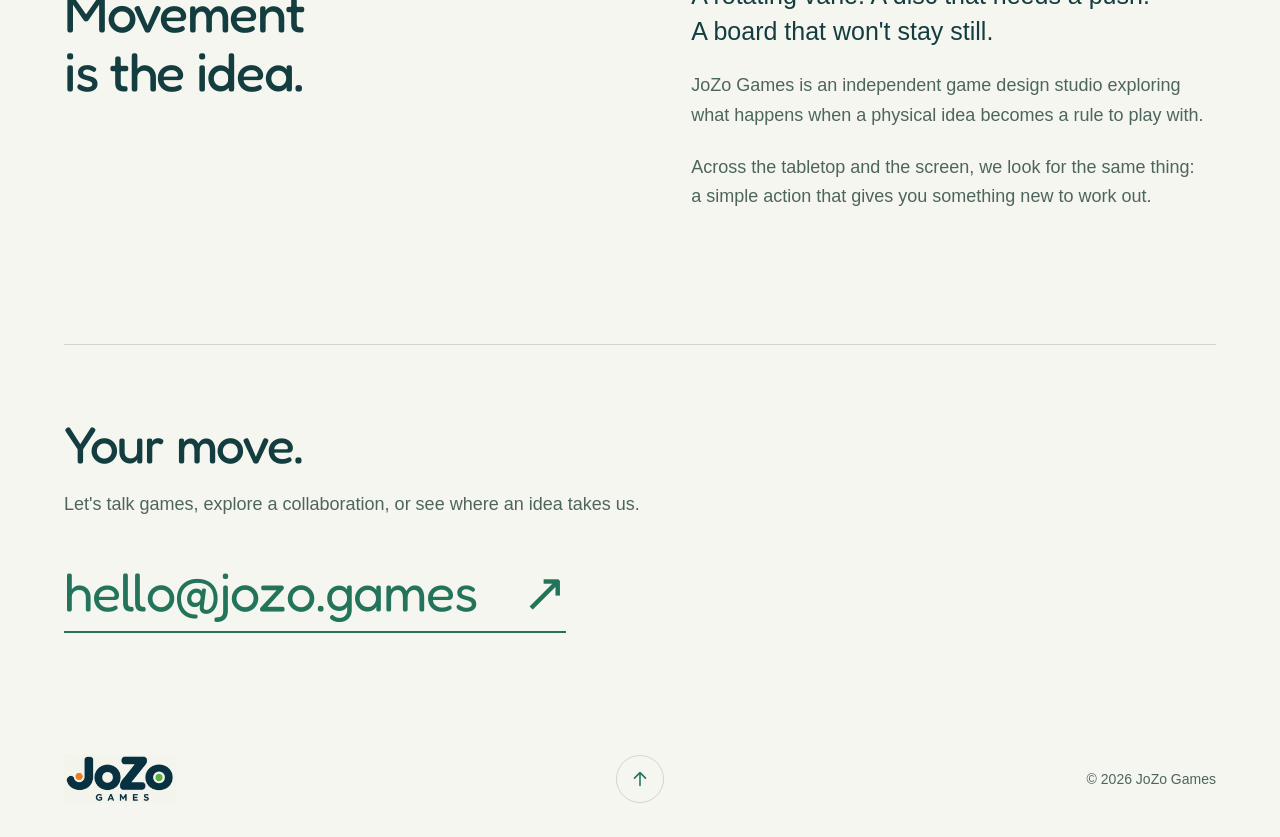
==== commit 250c7f31: "Publish approved JoZo Games redesign with scroll-driven motion" ====
--- a/index.html
+++ b/index.html
@@ -4,12 +4,13 @@
   <meta charset="utf-8">
   <meta name="viewport" content="width=device-width, initial-scale=1">
   <meta name="theme-color" content="#f5f6ef">
-  <title>JoZo Games | Play in motion</title>
-  <meta name="description" content="JoZo Games is an independent game design studio from the inventor of the board game Orbito. Thoughtful puzzles, playful mechanisms, and the joy of setting things in motion.">
-  <meta property="og:title" content="JoZo Games | Play in motion">
-  <meta property="og:description" content="Small moves. Wonderful possibilities. Discover an independent studio making games that move you to think.">
+  <title>JoZo Games | Play takes a new turn</title>
+  <meta name="description" content="Board games and digital puzzles built around movement. Discover JoZo Games, the independent studio from the inventor of the board game Orbito.">
+  <meta property="og:title" content="JoZo Games | Play takes a new turn">
+  <meta property="og:description" content="Board games and digital puzzles built around movement. Discover JoZo Games, the independent studio from the inventor of the award-winning board game Orbito.">
   <meta property="og:type" content="website">
   <meta property="og:url" content="https://jozo.games">
+  <link rel="canonical" href="https://jozo.games/">
   <link rel="icon" type="image/svg+xml" href="assets/favicon.svg">
   <link rel="preload" href="assets/fredoka.ttf" as="font" type="font/ttf" crossorigin>
   <link rel="stylesheet" href="style.css">
@@ -18,26 +19,24 @@
 <body>
   <a class="skip" href="#main">Skip to content</a>
   <header class="site-header wrap" id="top">
-    <a class="logo" href="#top" aria-label="JoZo Games home"><img src="assets/jozo-logo.svg" alt="JoZo Games" width="160" height="68"></a>
+    <a class="logo" href="#top" aria-label="JoZo Games home"><img src="assets/jozo-logo.svg" alt="JoZo Games" width="184" height="78"></a>
     <nav aria-label="Main navigation">
-      <a href="#games">Our games</a>
-      <a href="#studio">The studio</a>
-      <a class="nav-contact" href="mailto:hello@jozo.games">Say hello <span aria-hidden="true">↗</span></a>
+      <a href="#games">Games</a>
+      <a href="#studio">About</a>
+      <a href="#contact">Contact</a>
     </nav>
   </header>
   <main id="main">
-    <section class="hero wrap" aria-labelledby="hero-title">
-      <div class="hero-copy">
-        <p class="eyebrow"><span class="status-dot"></span> Independent game design studio</p>
-        <h1 id="hero-title">A little move.<br>A whole new<br><span>possibility.</span></h1>
-        <p class="intro">We make games that move you to think.<br>Rotate, push, connect. And see what happens next.</p>
-        <a class="button" href="#games">Explore our games <span aria-hidden="true">↘</span></a>
-        <div class="hero-note"><span class="mini-orbit" aria-hidden="true"></span> A playful mind. A moving world.</div>
-      </div>
-      <div class="hero-art">
-        <svg class="kinetic-board" viewBox="0 0 600 570" role="img" aria-labelledby="kinetic-title kinetic-desc">
+    <section class="hero" aria-labelledby="hero-title">
+      <div class="hero-stage wrap">
+        <div class="hero-copy">
+          <h1 id="hero-title">Play takes<br><span>a new turn.</span></h1>
+          <p class="intro">We invent board games and digital puzzles where every turn changes the next decision.</p>
+          <a class="text-link" href="#games">Discover the games <span aria-hidden="true">↓</span></a>
+        </div>
+        <div class="hero-art"><svg class="kinetic-board" viewBox="0 0 600 570" role="img" aria-labelledby="kinetic-title kinetic-desc">
           <title id="kinetic-title">A small world of playful mechanisms</title>
-          <desc id="kinetic-desc">Orange, blue, and green vanes on a softly rounded board, with an orbiting orange ball. An abstract study inspired by our games.</desc>
+          <desc id="kinetic-desc">Orange, blue, and green vanes on a softly rounded board. Orange and green balls orbit counterclockwise as you scroll down. An abstract study inspired by our games.</desc>
           <defs>
             <pattern id="dots" width="44" height="44" patternUnits="userSpaceOnUse"><circle cx="22" cy="22" r="2.4" fill="#c7d8cd"/></pattern>
             <filter id="board-shadow" x="-30%" y="-30%" width="160%" height="170%"><feDropShadow dx="0" dy="22" stdDeviation="17" flood-color="#315849" flood-opacity=".12"/></filter>
@@ -45,7 +44,7 @@
             <linearGradient id="board-tone" x2="1" y2="1"><stop stop-color="#fffefa"/><stop offset="1" stop-color="#eaf1e8"/></linearGradient>
           </defs>
           <circle cx="319" cy="271" r="238" fill="none" stroke="#d4dfd3" stroke-width="1" stroke-dasharray="3 8"/>
-          <path d="M501 117a238 238 0 0 1 53 69m-14-8 15 10 1-19" fill="none" stroke="#93ad9e" stroke-width="1.5" stroke-linecap="round"/>
+          <path d="M554 186a238 238 0 0 0-53-69m3 17-3-17 17 4" fill="none" stroke="#93ad9e" stroke-width="1.5" stroke-linecap="round" stroke-linejoin="round"/>
           <g transform="translate(302 282) rotate(-12)">
             <rect x="-205" y="-197" width="410" height="410" rx="60" fill="#d8e5d5" transform="translate(0 9)"/>
             <rect x="-205" y="-197" width="410" height="410" rx="60" fill="url(#board-tone)" stroke="#fff" stroke-width="2" filter="url(#board-shadow)"/>
@@ -58,41 +57,38 @@
             <g transform="translate(-38 100)"><g class="vane vane-green" filter="url(#piece-shadow)"><rect x="-88" y="-13" width="176" height="26" rx="13" fill="#32976c"/><rect x="-79" y="-9" width="151" height="7" rx="3.5" fill="#73ba88" opacity=".6"/></g><circle r="14" fill="#e1f0df"/><circle r="5.5" fill="#247652"/></g>
             <circle cx="125" cy="139" r="17" fill="#f3ead1" stroke="#c4b27a" stroke-width="2"/><circle cx="125" cy="139" r="6" fill="#b69d51"/>
           </g>
-          <g class="orbit-ball"><circle cx="92" cy="137" r="17" fill="#f6812c" filter="url(#piece-shadow)"/><circle cx="87" cy="132" r="5" fill="#ffc38a" opacity=".75"/></g>
-          <circle cx="507" cy="447" r="11" fill="#64b849"/>
-          <path d="M73 421q-22 3-28-18m-4 9 4-12 11 5" fill="none" stroke="#648c76" stroke-width="2" stroke-linecap="round" stroke-linejoin="round"/>
-        </svg>
-        <div class="art-caption"><span>01 / A study in motion</span><button id="move-button" type="button" aria-label="Set the illustration in motion"><span class="move-icon" aria-hidden="true">↻</span> Make a move</button></div>
-        <p id="motion-status" class="sr-only" role="status"></p>
+          <g class="orbit-balls">
+            <g class="orbit-orange"><circle cx="127" cy="433" r="17" fill="#f6812c" filter="url(#piece-shadow)"/><circle cx="122" cy="428" r="5" fill="#ffc38a" opacity=".75"/></g>
+            <g class="orbit-green"><circle cx="214" cy="514" r="17" fill="#64b849" filter="url(#piece-shadow)"/><circle cx="209" cy="509" r="5" fill="#b9e5a8" opacity=".75"/></g>
+          </g>
+          <path d="M45 403q6 21 28 18m-11-6 13 6-11 9" fill="none" stroke="#648c76" stroke-width="2" stroke-linecap="round" stroke-linejoin="round"/>
+        </svg></div>
       </div>
     </section>
-    <div class="motion-strip" aria-label="Rotate. Push. Connect. Discover.">
-      <div class="wrap strip-inner"><span>Rotate <i aria-hidden="true">↻</i></span><span>Push <i aria-hidden="true">→</i></span><span>Connect <i class="connect-symbol" aria-hidden="true">○○</i></span><span>Discover <i aria-hidden="true">✳</i></span></div>
-    </div>
+
     <section class="games wrap" id="games" aria-labelledby="games-title">
-      <div class="section-heading"><div><p class="eyebrow">Ideas you can play with</p><h2 id="games-title">Different games.<br>The same curiosity.</h2></div><p>A turn becomes a chain reaction.<br>A push opens a new path.<br>Our games begin where movement meets possibility.</p></div>
-      <div class="game-grid">
-        <article class="game">
-          <div class="game-visual vane-visual">
-            <span class="visual-label">Connect the unexpected</span>
-            <svg viewBox="0 0 540 340" role="img" aria-labelledby="vane-title"><title id="vane-title">Vane Chain: three colorful vanes connected by their overlapping reach</title>
+      <div class="section-heading">
+        <h2 id="games-title">In the studio.</h2>
+        <p>Two digital puzzles in development.</p>
+      </div>
+      <article class="project project-vane" aria-labelledby="vane-name">
+        <div class="project-art vane-art"><svg viewBox="0 0 540 340" role="img" aria-labelledby="vane-title"><title id="vane-title">Vane Chain: three colorful vanes connected by their overlapping reach</title>
               <defs><pattern id="game-dots" width="36" height="36" patternUnits="userSpaceOnUse"><circle cx="18" cy="18" r="2" fill="#cfdbcf"/></pattern></defs>
               <rect x="60" y="45" width="420" height="260" rx="120" fill="url(#game-dots)" transform="rotate(-8 270 170)"/>
               <g fill="none" stroke-dasharray="3 6"><circle cx="150" cy="180" r="67" stroke="#dfbd98"/><circle cx="284" cy="130" r="100" stroke="#b2c9d6"/><circle cx="365" cy="234" r="78" stroke="#abcbb7"/></g>
               <g transform="translate(150 180) rotate(30)"><rect x="-67" y="-10" width="134" height="25" rx="12" fill="#d9be9e"/><rect x="-67" y="-15" width="134" height="23" rx="11.5" fill="#f6812c"/><circle cy="-3" r="10" fill="#fff0dc"/><circle cy="-3" r="4" fill="#cd6326"/></g>
               <g transform="translate(284 130) rotate(-22)"><rect x="-100" y="-10" width="200" height="25" rx="12" fill="#a8c2cb"/><rect x="-100" y="-15" width="200" height="23" rx="11.5" fill="#3684ae"/><circle cy="-3" r="10" fill="#e8f3f7"/><circle cy="-3" r="4" fill="#256384"/></g>
               <g transform="translate(365 234) rotate(-43)"><rect x="-78" y="-10" width="156" height="25" rx="12" fill="#a8c4ad"/><rect x="-78" y="-15" width="156" height="23" rx="11.5" fill="#32976c"/><circle cy="-3" r="10" fill="#e5f4e7"/><circle cy="-3" r="4" fill="#247652"/></g>
-            </svg>
-            <span class="visual-footer">A puzzle of cause & effect <span aria-hidden="true">↗</span></span>
-          </div>
-          <div class="game-title"><h3>Vane Chain</h3><span class="tag">In development</span></div>
-          <p>Place the vanes. Connect their reach. Set off a chain of motion that travels from the highest vane all the way down to the bell.</p>
-          <p class="game-category">Spatial thinking <span aria-hidden="true">·</span> Chain reactions</p>
-        </article>
-        <article class="game">
-          <div class="game-visual round-visual">
-            <span class="visual-label">Find a different way around</span>
-            <svg viewBox="0 0 540 340" role="img" aria-labelledby="round-title"><title id="round-title">Roundabout: concentric paths, curved pushers, and a disc finding its way</title>
+            </svg></div>
+        <div class="project-copy">
+          <h3 id="vane-name">Vane Chain</h3>
+          <p class="project-lead">A chain of possibilities.</p>
+          <p>Arrange the vanes so that one rotation sets the next in motion. Build a chain that travels from the highest vane all the way down to the bell.</p>
+          <p>The puzzle is in the connections. Every piece has to reach the next.</p>
+        </div>
+      </article>
+      <article class="project project-round" aria-labelledby="round-name">
+        <div class="project-art round-art"><svg viewBox="0 0 540 340" role="img" aria-labelledby="round-title"><title id="round-title">Roundabout: concentric paths, curved pushers, and a disc finding its way</title>
               <g transform="translate(270 176) rotate(-15)">
                 <circle r="132" fill="#f7f9f4" stroke="#d6e2d7" stroke-width="2"/>
                 <g fill="none" stroke="#d2ded3" stroke-width="1.5"><circle r="107"/><circle r="76"/><circle r="45"/></g>
@@ -106,21 +102,61 @@
                 <circle r="7" fill="#d2dfd2"/>
               </g>
               <path d="M100 278a150 150 0 0 1-24-60m-5 9 5-12 9 10M441 75a150 150 0 0 1 25 60m5-9-5 12-9-10" fill="none" stroke="#7d9d8f" stroke-width="2" stroke-linecap="round" stroke-linejoin="round"/>
-            </svg>
-            <span class="visual-footer">A new turn in every puzzle <span aria-hidden="true">↻</span></span>
-          </div>
-          <div class="game-title"><h3>Roundabout</h3><span class="tag">In development</span></div>
-          <p>Turn the maze, move the disc. Use pushers and deflectors to shift between circular paths and discover your way to the goal.</p>
-          <p class="game-category">Rotating mazes <span aria-hidden="true">·</span> Shifting perspectives</p>
-        </article>
+            </svg></div>
+        <div class="project-copy">
+          <h3 id="round-name">Roundabout</h3>
+          <p class="project-lead">Turn the world.<br>Find your way through.</p>
+          <p>Rotate the maze and guide a disc through its circular paths. Pushers and deflectors move it between rings, turning each rotation into a decision about where to go next.</p>
+        </div>
+      </article>
+    </section>
+
+    <section class="orbito-section" aria-labelledby="orbito-title">
+      <div class="orbito-layout wrap">
+        <div class="orbito-copy">
+          <h2 id="orbito-title">Orbito</h2>
+          <p class="project-lead">Four in a row.<br>Nothing stays put.</p>
+          <p>JoZo comes from the inventor of <strong>Orbito</strong>, the award-winning board game of shifting plans and sudden comebacks. You see your winning move. Your opponent sees theirs. One press of a button, and everything changes.</p>
+          <a class="video-link" href="https://www.youtube.com/shorts/4JvNcuEhvzI" target="_blank" rel="noopener noreferrer">
+            <span class="play-icon" aria-hidden="true">▶</span>
+            <span>Watch Games4two's<br><strong>viral Orbito showdown</strong></span>
+            <span class="link-arrow" aria-hidden="true">↗</span>
+            <span class="sr-only"> on YouTube (opens in a new tab)</span>
+          </a>
+        </div>
+        <figure class="orbito-photo">
+          <img src="assets/orbito-product.jpg" alt="The red Orbito game board with black and white marbles." width="1200" height="848" loading="lazy">
+          <figcaption>Orbito, published by <a href="https://flexiqgames.com/en/product/orbito/" target="_blank" rel="noopener noreferrer">FlexiQ<span class="sr-only"> (opens in a new tab)</span></a>. Photography: FlexiQ.</figcaption>
+        </figure>
       </div>
     </section>
+
     <section class="studio wrap" id="studio" aria-labelledby="studio-title">
-      <div class="studio-art" aria-hidden="true"><div class="orbit orbit-one"></div><div class="orbit orbit-two"></div><div class="orbit orbit-three"></div><span class="studio-ball orange-ball"></span><span class="studio-ball green-ball"></span><span class="studio-center">↗</span><span class="studio-art-note">Always a new angle.</span></div>
-      <div class="studio-copy"><p class="eyebrow">The mind behind the moves</p><h2 id="studio-title">Serious about<br>being playful.</h2><p>JoZo Games is an independent studio from the inventor of the board game <strong>Orbito</strong>. Movement has always been at the heart of our ideas, from the tabletop to the screen.</p><p><a class="studio-video-link" href="https://www.youtube.com/shorts/4JvNcuEhvzI" target="_blank" rel="noopener noreferrer">Watch Games4two's viral Orbito showdown <span aria-hidden="true">↗</span><span class="sr-only"> (opens in a new tab)</span></a></p><p>We love a simple rule that leads somewhere surprising. A satisfying mechanism. That quiet moment when something clicks, and you just have to try one more move.</p><p class="studio-signoff">Small moves. Wonderful possibilities.<span class="brand-dots" aria-hidden="true"><i></i><i></i></span></p></div>
+      <div class="studio-heading">
+        <div class="brand-dots" aria-hidden="true"><span></span><span></span></div>
+        <h2 id="studio-title">Movement<br>is the idea.</h2>
+      </div>
+      <div class="studio-copy">
+        <p class="studio-opening">A&nbsp;rotating vane. A&nbsp;disc that needs a push. A&nbsp;board that won't stay still.</p>
+        <p>JoZo Games is an independent game design studio exploring what happens when a physical idea becomes a rule to play with.</p>
+        <p>Across the tabletop and the screen, we look for the same thing: a&nbsp;simple action that gives you something new to work out.</p>
+      </div>
     </section>
-    <section class="contact" id="contact" aria-labelledby="contact-title"><div class="wrap contact-inner"><div><p class="eyebrow">Let's set something in motion</p><h2 id="contact-title">Good things start<br>with a hello.</h2><p>Curious about our games? Have an idea or a collaboration in mind? <br>We'd love to hear from you.</p></div><a class="email-link" href="mailto:hello@jozo.games">hello@jozo.games <span aria-hidden="true">↗</span></a></div></section>
+
+    <section class="contact wrap" id="contact" aria-labelledby="contact-title">
+      <div>
+        <h2 id="contact-title">Your move.</h2>
+        <p>Let's talk games, explore a collaboration, or see where an idea takes us.</p>
+      </div>
+      <a class="email-link" href="mailto:hello@jozo.games">hello@jozo.games <span aria-hidden="true">↗</span></a>
+    </section>
   </main>
-  <footer class="wrap"><a class="logo footer-logo" href="#top" aria-label="JoZo Games, back to top"><img src="assets/jozo-logo.svg" alt="JoZo Games" width="125" height="53" loading="lazy"></a><p>Thoughtfully made. Playfully moved.</p><span>© 2026 JoZo Games</span></footer>
+  <footer class="site-footer wrap">
+    <a class="logo footer-logo" href="#top" aria-label="JoZo Games, back to top"><img src="assets/jozo-logo.svg" alt="JoZo Games" width="112" height="48" loading="lazy"></a>
+    <span>© 2026 JoZo Games</span>
+    <a class="back-to-top" href="#top" aria-label="Back to top" title="Back to top">
+      <svg width="22" height="22" viewBox="0 0 24 24" fill="none" stroke="currentColor" stroke-width="1.7" stroke-linecap="round" stroke-linejoin="round" aria-hidden="true"><path d="M12 19V5m-6 6 6-6 6 6"/></svg>
+    </a>
+  </footer>
 </body>
 </html>
--- a/style.css
+++ b/style.css
@@ -1,112 +1,193 @@
-@font-face{font-family:Fredoka;src:url("assets/fredoka.ttf") format("truetype");font-weight:300 700;font-display:swap}
-:root{--paper:#f5f6ef;--ink:#143d40;--green:#23745b;--muted:#5f746b;--line:#d9e0d4;--orange:#f6812c}
-*{box-sizing:border-box}
-html{scroll-behavior:smooth;scroll-padding-top:32px}
-body{margin:0;color:var(--ink);background:var(--paper);font-family:Arial,Helvetica,sans-serif;-webkit-font-smoothing:antialiased}
-a{color:inherit;text-decoration:none}
-button{font:inherit}
-button,a{-webkit-tap-highlight-color:transparent}
-a:focus-visible,button:focus-visible{outline:3px solid #d57125;outline-offset:6px}
-::selection{background:#d8e8cc}
-.wrap{max-width:1240px;margin-inline:auto;padding-inline:52px}
-.site-header{height:116px;display:flex;align-items:center;justify-content:space-between}
-.logo{display:block;flex-shrink:0;mix-blend-mode:multiply}
-.logo img{width:146px;height:auto;display:block}
-.site-header .logo img{width:184px}
-nav{display:flex;align-items:center;gap:38px;font-size:14px}
-nav a{padding:12px 0;white-space:nowrap}
-nav a:hover{color:var(--green)}
-.nav-contact{border:1px solid #b6c9b9;border-radius:30px;padding:12px 20px;display:flex;gap:28px;align-items:center}
-.nav-contact span{font-size:19px}
-.hero{display:grid;grid-template-columns:1fr 1.07fr;align-items:center;gap:12px;padding-top:56px;padding-bottom:64px;min-height:690px}
-.eyebrow{font-size:10px;font-weight:700;text-transform:uppercase;letter-spacing:2px;line-height:1.8;margin:0 0 23px}
-.status-dot{display:inline-block;width:7px;height:7px;border-radius:50%;background:var(--orange);margin-right:8px;vertical-align:1px}
-h1,h2,h3,p{margin-top:0}
-h1,h2,h3{font-family:Fredoka,Arial,sans-serif;font-weight:450}
-h1{font-size:clamp(53px,5.65vw,74px);line-height:1.035;letter-spacing:-2.2px;margin-bottom:26px}
-h1 span{color:var(--green)}
-.intro{font-size:16px;line-height:1.85;color:var(--muted);margin-bottom:29px}
-.button{display:inline-flex;gap:35px;align-items:center;background:var(--green);color:white;border-radius:30px;font-size:14px;padding:17px 23px;transition:background .2s,transform .2s}
-.button:hover{background:#175640;transform:translateY(-2px)}
-.button span{font-size:20px}
-.hero-note{display:flex;align-items:center;gap:10px;font-size:11px;color:var(--muted);margin-top:31px}
-.mini-orbit{height:17px;width:17px;border:1px solid #9caf9d;border-radius:50%;position:relative}
-.mini-orbit:after{content:"";position:absolute;background:var(--orange);width:5px;height:5px;border-radius:50%;top:0;right:-1px}
-.hero-art{min-width:0}
-.kinetic-board{width:112%;max-width:650px;margin-left:-5%;height:auto;overflow:visible;display:block}
-.vane{transition:transform 1.25s cubic-bezier(.34,.05,.16,1)}
-.vane-orange{transform:rotate(-30deg)}
-.vane-blue{transform:rotate(-30deg)}
-.vane-green{transform:rotate(24deg)}
-.orbit-ball{transform-origin:319px 271px;transition:transform 1.6s cubic-bezier(.34,.05,.16,1)}
-.art-caption{display:flex;align-items:center;justify-content:space-between;margin:2px 15px 0 40px;font-size:10px;letter-spacing:1px;color:var(--muted)}
-.art-caption>span{text-transform:uppercase}
-.art-caption button{display:flex;align-items:center;gap:8px;border:0;background:transparent;padding:11px 0 11px 12px;color:var(--ink);font-size:12px;cursor:pointer}
-.move-icon{font-size:23px;transition:transform .3s}
-.art-caption button:hover .move-icon{transform:rotate(90deg)}
-.motion-strip{border-block:1px solid var(--line);background:#eef1e6}
-.strip-inner{display:flex;justify-content:space-between;align-items:center;padding-block:24px}
-.strip-inner>span{display:flex;align-items:center;gap:55px;font-family:Fredoka,Arial,sans-serif;font-size:22px;font-weight:400}
-.strip-inner i{font:normal 30px Arial;color:#68917b}
-.strip-inner>span:first-child i{color:#d47a3c}
-.strip-inner>span:last-child i{color:#d47a3c}
-.strip-inner .connect-symbol{font-size:26px;letter-spacing:-9px;padding-right:9px}
-.games{padding-top:100px;padding-bottom:92px}
-.section-heading{display:flex;justify-content:space-between;align-items:flex-end;gap:40px;margin-bottom:44px}
-.section-heading .eyebrow{margin-bottom:15px}
-h2{font-size:45px;line-height:1.13;letter-spacing:-.8px;margin-bottom:0}
-.section-heading>p{font-size:14px;color:var(--muted);line-height:1.9;margin-bottom:3px;max-width:340px}
-.game-grid{display:grid;grid-template-columns:1fr 1fr;gap:34px}
-.game-visual{border:1px solid #e0e5d7;border-radius:22px;position:relative;overflow:hidden;padding-top:20px}
-.vane-visual{background:#edf0e3}
-.round-visual{background:#e7efea}
-.visual-label{display:block;text-transform:uppercase;letter-spacing:1.6px;font-size:9px;margin-left:26px;color:#617668}
-.game-visual svg{display:block;width:100%;height:auto;margin-block:-8px -5px}
-.visual-footer{display:flex;align-items:center;justify-content:space-between;padding:0 26px 22px;font-size:11px;color:#486959}
-.visual-footer span{font-size:21px}
-.game-title{display:flex;justify-content:space-between;align-items:center;gap:12px;margin:25px 0 13px}
-h3{font-size:29px;letter-spacing:-.4px;margin:0}
-.tag{font-size:9px;text-transform:uppercase;letter-spacing:.8px;border:1px solid #cbd6c7;border-radius:20px;padding:7px 9px;white-space:nowrap}
-.game>p{font-size:14px;line-height:1.85;color:var(--muted);max-width:460px;margin-bottom:14px}
-.game .game-category{font-size:10px;letter-spacing:.5px;color:#3b6653}
-.game-category span{margin:0 9px}
-.studio{border-top:1px solid var(--line);padding-top:78px;padding-bottom:95px;display:grid;grid-template-columns:1fr 1.05fr;gap:72px;align-items:center}
-.studio-art{height:345px;position:relative;max-width:430px;width:100%;margin:auto}
-.orbit{border:1px solid #cbd9c8;border-radius:50%;position:absolute;left:50%;top:47%;transform:translate(-50%,-50%) rotate(-30deg)}
-.orbit-one{width:290px;height:290px}
-.orbit-two{width:225px;height:225px}
-.orbit-three{width:160px;height:160px}
-.studio-ball{position:absolute;border-radius:50%;box-shadow:0 7px 12px #163e4011}
-.orange-ball{width:55px;height:55px;background:var(--orange);left:calc(50% - 139px);top:71px}
-.green-ball{width:34px;height:34px;background:#68b84c;left:calc(50% + 61px);top:207px}
-.studio-center{position:absolute;top:47%;left:50%;transform:translate(-50%,-50%);font-family:Fredoka,Arial;font-size:70px;color:#2d785d}
-.studio-art-note{position:absolute;bottom:0;left:0;width:100%;text-align:center;font-size:11px;letter-spacing:1px;color:var(--muted)}
-.studio-copy .eyebrow{margin-bottom:15px}
-.studio-copy h2{margin-bottom:24px}
-.studio-copy>p:not(.eyebrow){font-size:14px;line-height:1.9;color:var(--muted);margin-bottom:15px}
-.studio-copy strong{color:var(--ink);font-weight:600}
-.studio-video-link{color:var(--green);text-decoration:underline;text-underline-offset:4px}
-.studio-video-link:hover{color:var(--ink)}
-.studio-copy .studio-signoff{color:var(--ink)!important;font-weight:600;font-size:13px!important;margin-top:23px;display:flex;gap:16px;align-items:center}
-.brand-dots{display:flex;gap:5px}.brand-dots i{width:7px;height:7px;border-radius:50%;background:var(--orange)}.brand-dots i+i{background:#68b84c}
-.contact{background:#e9eedf;border-block:1px solid #dbe2d0}
-.contact-inner{display:flex;justify-content:space-between;align-items:center;gap:30px;padding-block:66px}
-.contact .eyebrow{margin-bottom:14px}
-.contact h2{font-size:43px}
-.contact p:not(.eyebrow){font-size:13px;line-height:1.9;color:#566c5c;margin:21px 0 0}
-.email-link{display:flex;align-items:center;gap:30px;font-size:24px;border-bottom:1px solid #90a58e;padding:12px 0;white-space:nowrap}
-.email-link:hover{color:var(--green);border-color:var(--green)}
-.email-link span{font-size:28px}
-footer{min-height:126px;display:flex;align-items:center;justify-content:space-between;gap:20px}
-.footer-logo img{width:100px}
-footer p,footer>span{font-size:12px;color:var(--muted);margin:0}
-.skip{position:absolute;left:20px;top:-80px;background:var(--ink);color:white;padding:15px;z-index:10}.skip:focus{top:10px}
-.sr-only{position:absolute;width:1px;height:1px;padding:0;margin:-1px;overflow:hidden;clip-path:inset(50%);white-space:nowrap;border:0}
-@media(min-width:1400px){.hero{padding-top:65px;padding-bottom:80px}}
-@media(max-width:1000px){.wrap{padding-inline:32px}.hero{min-height:620px}.eyebrow{font-size:9px;letter-spacing:1.5px}h1{font-size:59px}.strip-inner>span{gap:30px}.studio{gap:35px}.email-link{font-size:21px;gap:16px}.section-heading>p{max-width:300px}.game-title{align-items:flex-start}.tag{font-size:8px}}
-@media(max-width:760px){.wrap{padding-inline:23px}.site-header{height:94px}.logo img{width:115px}nav{gap:20px;font-size:12px}.nav-contact{padding:10px 13px;gap:12px}nav>a:nth-child(2){display:none}.hero{grid-template-columns:1fr;padding-top:38px;padding-bottom:37px;gap:30px;min-height:0}.hero-copy{max-width:480px}h1{font-size:clamp(56px,10vw,74px);letter-spacing:-1.7px}.eyebrow{font-size:9px}.intro{font-size:14px}.hero-note{margin-top:24px}.hero-art{width:100%;max-width:520px;margin:0 auto}.kinetic-board{width:100%;margin:0}.art-caption{margin:0 15px}.strip-inner{padding-block:19px;gap:12px}.strip-inner>span{font-size:16px;gap:12px}.strip-inner i{font-size:23px}.strip-inner .connect-symbol{font-size:21px}.games{padding-top:65px;padding-bottom:62px}.section-heading{display:block;margin-bottom:30px}h2{font-size:38px}.section-heading>p{margin-top:20px;font-size:13px;max-width:100%}.game-grid{gap:42px;grid-template-columns:1fr}.game-title{align-items:center}.tag{font-size:9px}.game>p{max-width:none}.game-visual{max-height:390px}.game-visual svg{max-height:310px}.studio{grid-template-columns:1fr;gap:36px;padding-top:37px;padding-bottom:56px}.studio-art{height:290px}.orbit-one{width:245px;height:245px}.orbit-two{width:185px;height:185px}.orbit-three{width:125px;height:125px}.orange-ball{left:calc(50% - 118px);top:55px;width:47px;height:47px}.green-ball{left:calc(50% + 46px);top:174px}.studio-center{font-size:59px}.contact-inner{display:block;padding-block:49px}.contact h2{font-size:39px}.contact p br{display:none}.email-link{font-size:23px;width:fit-content;margin-top:25px;gap:35px}footer{flex-wrap:wrap;padding-block:24px;min-height:115px}footer p{display:none}.footer-logo img{width:92px}}
-@media(max-width:420px){nav{gap:13px}.nav-contact{padding:9px 11px}.nav-contact span{display:none}.strip-inner>span{font-size:14px;gap:7px}.strip-inner i{font-size:19px}.strip-inner{gap:8px}.studio-copy .studio-signoff{font-size:12px!important;gap:9px}.art-caption{margin:0;font-size:9px}}
-@media(max-width:360px){.strip-inner>span{font-size:12px;gap:5px}.strip-inner i,.strip-inner .connect-symbol{font-size:17px}.orbit{transform:translate(-50%,-50%)}}
-@media(prefers-reduced-motion:reduce){html{scroll-behavior:auto}*,*::before,*::after{transition:none!important;animation:none!important}}
-@media(max-width:760px){.site-header .logo img{width:144px}}
-@media(max-width:360px){.site-header .logo img{width:112px}.site-header nav{gap:8px}.site-header .nav-contact{padding:9px 8px}}
+@font-face {
+  font-family: Fredoka;
+  src: url('assets/fredoka.ttf') format('truetype');
+  font-weight: 300 700;
+  font-display: swap;
+}
+
+:root {
+  --paper: #f5f6ef;
+  --ink: #143d40;
+  --green: #23745b;
+  --muted: #4d655d;
+  --line: #ced8ca;
+  --orange: #f6812c;
+}
+
+* { box-sizing: border-box; }
+html { scroll-behavior: smooth; scroll-padding-top: 32px; }
+body {
+  margin: 0;
+  background: var(--paper);
+  color: var(--ink);
+  font-family: Arial, Helvetica, sans-serif;
+  font-size: 18px;
+  line-height: 1.65;
+  -webkit-font-smoothing: antialiased;
+}
+a { color: inherit; text-decoration: none; }
+a:focus-visible { outline: 3px solid #b95314; outline-offset: 6px; border-radius: 3px; }
+::selection { background: #f6ceaa; color: var(--ink); }
+img, svg { display: block; max-width: 100%; }
+h1, h2, h3, p, figure { margin: 0; }
+h1, h2, h3 { font-family: Fredoka, Arial, sans-serif; font-weight: 450; }
+p { text-wrap: pretty; }
+.wrap { width: min(100%, 1360px); margin-inline: auto; padding-inline: clamp(24px, 5vw, 80px); }
+
+/* A quiet masthead keeps the original wordmark in charge. */
+.site-header { min-height: 132px; display: flex; align-items: center; justify-content: space-between; gap: 32px; }
+.logo { display: block; flex-shrink: 0; mix-blend-mode: multiply; }
+.logo img { width: 184px; height: auto; }
+nav { display: flex; gap: clamp(24px, 3vw, 44px); font-size: 17px; }
+nav a { padding-block: 12px; text-decoration: underline; text-decoration-color: transparent; text-underline-offset: 7px; transition: text-decoration-color .2s; }
+nav a:hover { text-decoration-color: var(--green); }
+
+/* The illustration moves with the page; scrolling never pins the section. */
+.hero-stage {
+  min-height: max(610px, calc(100svh - 132px));
+  display: grid;
+  grid-template-columns: 1.02fr 1fr;
+  align-items: center;
+  gap: 8px;
+  padding-block: 56px 96px;
+}
+.hero-copy { position: relative; z-index: 1; padding-bottom: 24px; }
+h1 { font-size: clamp(64px, 6.4vw, 92px); line-height: 1.03; letter-spacing: -.045em; }
+h1 span { color: var(--green); }
+.intro { max-width: 390px; margin-top: 32px; font-size: 21px; line-height: 1.6; color: var(--muted); }
+.text-link { display: inline-flex; align-items: center; gap: 24px; margin-top: 36px; padding-block: 6px; font-size: 17px; border-bottom: 1px solid var(--ink); }
+.text-link span { transition: transform .2s; }
+.text-link:hover span { transform: translateY(4px); }
+.hero-art { min-width: 0; }
+.kinetic-board { width: 112%; max-width: none; margin-left: -6%; height: auto; overflow: visible; }
+.vane { transform-origin: 0 0; }
+.vane-orange, .vane-blue { transform: rotate(-30deg); }
+.vane-green { transform: rotate(24deg); }
+.orbit-balls { transform-box: view-box; transform-origin: 302px 282px; }
+
+/* Projects have room to explain their own idea, rather than repeating cards. */
+.games { padding-block: 88px 120px; }
+.section-heading { display: flex; justify-content: space-between; align-items: baseline; gap: 24px; padding-top: 44px; border-top: 1px solid var(--line); }
+h2 { font-size: clamp(42px, 4.2vw, 62px); line-height: 1.1; letter-spacing: -.025em; }
+.section-heading p { font-size: 18px; color: var(--muted); }
+.project { display: grid; grid-template-columns: 1.3fr 1fr; gap: clamp(40px, 7vw, 100px); align-items: center; margin-top: 88px; }
+.project-art { min-width: 0; padding: 40px 8px; border-radius: 8px 80px 8px 8px; }
+.project-art svg { width: 100%; height: auto; }
+.vane-art { background: #e8ecdd; }
+.project-round { grid-template-columns: 1fr 1.3fr; margin-top: 120px; }
+.project-round .project-art { grid-column: 2; grid-row: 1; border-radius: 80px 8px 8px 8px; background: #e1ebe6; }
+.project-round .project-copy { grid-column: 1; grid-row: 1; }
+h3 { font-size: clamp(36px, 3.4vw, 49px); line-height: 1.1; letter-spacing: -.025em; }
+.project-lead { font-family: Fredoka, Arial, sans-serif; font-size: clamp(25px, 2.3vw, 32px); line-height: 1.3; margin-top: 22px; color: var(--ink); }
+.project-copy > p:not(.project-lead) { margin-top: 22px; color: var(--muted); }
+
+/* A real tabletop game gives the studio's story a physical anchor. */
+.orbito-section { background: #ece9df; padding-block: 100px; }
+.orbito-layout { display: grid; grid-template-columns: .85fr 1.25fr; gap: clamp(40px, 6vw, 88px); align-items: center; }
+.orbito-copy h2 { font-size: clamp(56px, 5vw, 76px); }
+.orbito-copy > p:not(.project-lead) { margin-top: 26px; color: #475b52; }
+.orbito-photo { min-width: 0; }
+.orbito-photo img { width: 100%; height: auto; border-radius: 6px; }
+.orbito-photo figcaption { font-size: 14px; line-height: 1.6; color: #53645a; margin-top: 14px; }
+.orbito-photo a { text-decoration: underline; text-underline-offset: 3px; }
+.video-link { display: flex; align-items: center; gap: 15px; width: fit-content; margin-top: 32px; padding-block: 14px; border-top: 1px solid #a8b5a6; border-bottom: 1px solid #a8b5a6; font-size: 16px; line-height: 1.5; }
+.video-link strong { font-weight: 600; }
+.play-icon { display: grid; place-items: center; padding-left: 3px; width: 46px; height: 46px; flex-shrink: 0; border-radius: 50%; background: var(--ink); color: var(--paper); font-size: 16px; transition: background .2s; }
+.link-arrow { margin-left: 8px; font-size: 23px; transition: transform .2s; }
+.video-link:hover .play-icon { background: var(--green); }
+.video-link:hover .link-arrow { transform: translate(2px, -2px); }
+
+.studio { display: grid; grid-template-columns: 1fr 1fr; gap: clamp(40px, 8vw, 120px); padding-block: 132px; }
+.brand-dots { display: flex; gap: 11px; margin-bottom: 28px; }
+.brand-dots span { width: 18px; height: 18px; border-radius: 50%; background: var(--orange); }
+.brand-dots span + span { background: #68b84c; }
+.studio-copy { padding-top: 40px; }
+.studio-copy p { color: var(--muted); margin-top: 22px; }
+.studio-copy .studio-opening { color: var(--ink); font-size: 25px; line-height: 1.45; margin-top: 0; }
+.contact { padding-block: 72px 88px; position: relative; }
+.contact::before { content: ''; position: absolute; top: 0; left: clamp(24px, 5vw, 80px); right: clamp(24px, 5vw, 80px); height: 1px; background: var(--line); }
+.contact h2 { font-size: clamp(38px, 4vw, 56px); }
+.contact p { margin-top: 18px; color: var(--muted); max-width: 590px; }
+.email-link { display: inline-flex; align-items: center; gap: 44px; margin-top: 38px; padding-bottom: 6px; border-bottom: 2px solid var(--green); font-family: Fredoka, Arial, sans-serif; font-size: clamp(30px, 4.2vw, 58px); line-height: 1.25; letter-spacing: -.02em; color: var(--green); }
+.email-link span { transition: transform .2s; }
+.email-link:hover span { transform: translate(4px, -4px); }
+.site-footer { display: grid; grid-template-columns: 1fr auto 1fr; align-items: center; gap: 20px; min-height: 116px; padding-block: 28px; }
+.footer-logo { grid-column: 1; grid-row: 1; justify-self: start; }
+.footer-logo img { width: 112px; }
+.site-footer > span { grid-column: 3; grid-row: 1; justify-self: end; font-size: 14px; color: var(--muted); }
+.site-footer .back-to-top { grid-column: 2; grid-row: 1; justify-self: center; }
+.back-to-top { display: grid; place-items: center; width: 48px; height: 48px; flex-shrink: 0; border: 1px solid var(--line); border-radius: 50%; color: var(--green); transition: background-color .2s, border-color .2s, color .2s; }
+.back-to-top:hover { background: var(--green); border-color: var(--green); color: var(--paper); }
+.back-to-top:focus-visible { border-radius: 50%; }
+.skip { position: absolute; top: -100px; left: 20px; z-index: 10; padding: 14px; color: white; background: var(--ink); }
+.skip:focus { top: 10px; }
+.sr-only { position: absolute; width: 1px; height: 1px; padding: 0; margin: -1px; overflow: hidden; clip-path: inset(50%); white-space: nowrap; border: 0; }
+
+@media (max-width: 1050px) {
+  .hero-stage { grid-template-columns: 1fr 1fr; }
+  h1 { font-size: 65px; }
+  .intro { font-size: 19px; max-width: 340px; }
+  .project, .orbito-layout { gap: 40px; }
+  .project-art { padding-block: 48px; }
+  .orbito-layout { grid-template-columns: 1fr 1.1fr; }
+}
+@media (max-width: 800px) {
+  .site-header { min-height: 110px; gap: 24px; }
+  .logo img { width: 150px; }
+  nav { gap: 25px; font-size: 16px; }
+  .hero { min-height: 0; }
+  .hero-stage { position: static; grid-template-columns: 1fr; min-height: 0; padding-block: 46px 64px; gap: 34px; }
+  .hero-copy { max-width: 600px; padding-bottom: 0; }
+  h1 { font-size: clamp(54px, 10vw, 80px); }
+  .intro { max-width: 430px; font-size: 20px; margin-top: 26px; }
+  .text-link { margin-top: 25px; }
+  .hero-art { max-width: 540px; width: 100%; margin-inline: auto; }
+  .kinetic-board { width: 104%; margin-left: -2%; }
+  .games { padding-block: 24px 72px; }
+  .section-heading { display: block; padding-top: 32px; }
+  .section-heading p { margin-top: 14px; }
+  .project, .project-round { grid-template-columns: 1fr; gap: 32px; margin-top: 52px; }
+  .project-round { margin-top: 72px; }
+  .project-round .project-art, .project-round .project-copy { grid-column: auto; grid-row: auto; }
+  .project-art { padding: 24px 12px; border-radius: 6px 64px 6px 6px; }
+  .project-round .project-art { border-radius: 64px 6px 6px 6px; }
+  .project-copy { max-width: 570px; }
+  h3 { font-size: 40px; }
+  .project-lead { font-size: 28px; margin-top: 18px; }
+  .project-copy > p:not(.project-lead) { margin-top: 18px; }
+  .orbito-section { padding-block: 64px; }
+  .orbito-layout { grid-template-columns: 1fr; gap: 38px; }
+  .orbito-copy { max-width: 570px; }
+  .orbito-photo { max-width: 660px; }
+  .studio { grid-template-columns: 1fr; gap: 32px; padding-block: 76px; }
+  .studio-copy { padding-top: 0; max-width: 570px; }
+  .studio-copy .studio-opening { font-size: 24px; }
+  .contact { padding-block: 52px 48px; }
+  .site-footer { min-height: 100px; }
+  .footer-logo img { width: 100px; }
+}
+@media (max-width: 420px) {
+  .site-header { gap: 16px; flex-wrap: wrap; padding-block: 22px; }
+  .site-header .logo img { width: 138px; }
+  nav { gap: 18px; font-size: 16px; }
+  nav a { padding-block: 4px; }
+  .hero-stage { padding-top: 30px; }
+  h1 { font-size: clamp(48px, 12.8vw, 54px); }
+  .intro { font-size: 18px; }
+  .email-link { font-size: clamp(27px, 7.5vw, 32px); gap: 16px; }
+  .video-link { gap: 11px; font-size: 16px; }
+  .link-arrow { margin-left: 0; }
+  .site-footer { gap: 16px; grid-template-columns: 1fr 1fr; }
+  .site-footer > span { grid-column: 2; }
+  .site-footer .back-to-top { grid-column: 1 / -1; grid-row: 2; }
+  .footer-logo img { width: 88px; }
+}
+@media (prefers-reduced-motion: reduce) {
+  html { scroll-behavior: auto; }
+  *, *::before, *::after { animation: none !important; transition: none !important; }
+}
+@media print {
+  .hero { min-height: 0; }
+  .hero-stage { position: static; min-height: 0; }
+  .project, .orbito-layout { break-inside: avoid; }
+}
